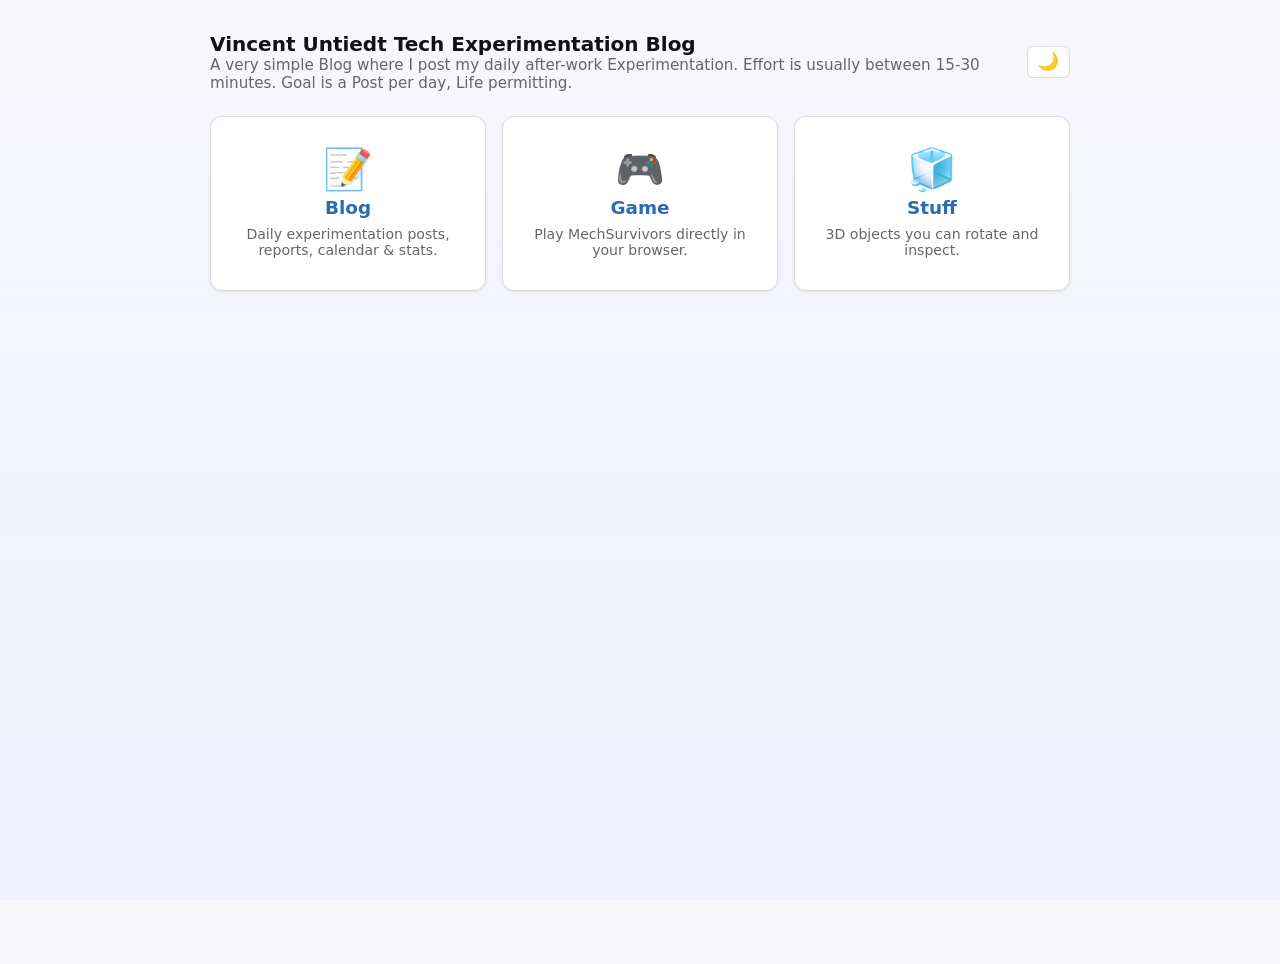
==== index.html @ 6c4f4775 "Refine ASCII editor interactions" ====
<!DOCTYPE html>
<html lang="en">
    <head>
        <meta charset="UTF-8" />
        <meta name="viewport" content="width=device-width, initial-scale=1.0" />
        <title>Vincent Untiedt Tech Experimentation Blog</title>
        <link rel="stylesheet" href="https://unpkg.com/leaflet@1.9.4/dist/leaflet.css" />
        <script src="https://unpkg.com/leaflet@1.9.4/dist/leaflet.js"></script>
        <script>
            /* Apply theme ASAP to avoid flash */
            (function(){
                const saved = localStorage.getItem('theme');
                if(saved === 'dark' || saved === 'light'){
                    document.documentElement.setAttribute('data-theme', saved);
                }
            })();
        </script>
        <style>
            /* ---- Light theme (default) ---- */
            :root,
            [data-theme="light"]{
                --bg: #f7f7fb;
                --bg-end: #eef2ff;
                --card: #ffffff;
                --accent: #2b6cb0;
                --muted: #666;
                --text: #111;
                --text-secondary: #222;
                --border: #ddd;
                --input-bg: #fff;
                --code-bg: #e8e8e8;
            }
            /* ---- Dark theme ---- */
            [data-theme="dark"]{
                --bg: #181a20;
                --bg-end: #1e2028;
                --card: #23252e;
                --accent: #5b9bf5;
                --muted: #9ca3af;
                --text: #e4e4e7;
                --text-secondary: #d1d5db;
                --border: #3a3d47;
                --input-bg: #23252e;
                --code-bg: #2d2f39;
            }
            /* OS preference when no manual choice */
            @media (prefers-color-scheme: dark){
                :root:not([data-theme]){
                    --bg: #181a20;
                    --bg-end: #1e2028;
                    --card: #23252e;
                    --accent: #5b9bf5;
                    --muted: #9ca3af;
                    --text: #e4e4e7;
                    --text-secondary: #d1d5db;
                    --border: #3a3d47;
                    --input-bg: #23252e;
                    --code-bg: #2d2f39;
                }
            }
            html,body{height:100%;}
            body {
                margin: 0;
                font-family: system-ui, -apple-system, 'Segoe UI', Roboto, 'Helvetica Neue', Arial;
                background: linear-gradient(180deg,var(--bg),var(--bg-end));
                color: var(--text);
                padding: 2rem;
                transition: background .3s, color .3s;
            }
            .site {
                max-width: 860px;
                margin: 0 auto;
            }
            header {
                display:flex;
                align-items:center;
                justify-content:space-between;
                gap:1rem;
                margin-bottom:1rem;
            }
            h1 {font-size:1.25rem;margin:0}
            .subtitle{color:var(--muted);font-size:0.95rem}

            .controls{display:flex;gap:.5rem;align-items:center;flex-wrap:wrap}
            .search{padding:.5rem .75rem;border-radius:6px;border:1px solid var(--border);background:var(--input-bg);color:var(--text)}
            .select{padding:.5rem .5rem;border-radius:6px;border:1px solid var(--border);background:var(--input-bg);color:var(--text)}

            .posts{display:flex;flex-direction:column;gap:.75rem}
            details.post{
                background:var(--card);
                border-radius:8px;
                padding:0.5rem 0.75rem;
                box-shadow:0 1px 3px rgba(0,0,0,0.08);
                overflow:hidden;
                transition: background .3s;
            }
            summary.post-header{
                list-style:none;cursor:pointer;display:flex;align-items:center;gap:.75rem;padding:.25rem 0;
                font-weight:600;color:var(--accent);
            }
            summary.post-header::-webkit-details-marker{display:none}
            .post-header-main{
                display:inline-flex;align-items:center;gap:.5rem;flex-wrap:wrap;
                min-width:0;
            }
            .copy-link-btn{
                margin-left:auto;
                background:var(--input-bg);
                border:1px solid var(--border);
                border-radius:6px;
                padding:.25rem .55rem;
                font-size:.78rem;
                font-weight:600;
                color:var(--text);
                cursor:pointer;
                transition:border-color .2s, background .2s;
                white-space:nowrap;
            }
            .copy-link-btn:hover{border-color:var(--accent)}

            .meta{color:var(--muted);font-weight:400;font-size:.9rem}
            .post-content{padding:.5rem 0 0 .25rem;color:var(--text-secondary);white-space:pre-wrap;font-family: "Segoe UI", Roboto, Arial, sans-serif}
            .post-content img{max-width:100%;height:auto;border-radius:6px;margin:.5rem 0;display:block}
            .post-content img.gif{border:2px solid var(--accent);border-radius:8px}
            .post-content a{color:var(--accent);text-decoration:underline;word-break:break-all}
            .post-content a:hover{opacity:.8}

            .empty{padding:2rem;text-align:center;color:var(--muted);background:transparent}
            a.fresh{font-size:.85rem;color:var(--accent);text-decoration:none}

            code{background:var(--code-bg);padding:.1em .35em;border-radius:4px;font-size:.9em}

            .theme-toggle{
                background:var(--input-bg);border:1px solid var(--border);border-radius:6px;
                padding:.4rem .6rem;cursor:pointer;font-size:1.1rem;line-height:1;
                color:var(--text);transition:background .3s,border-color .3s;
                display:flex;align-items:center;justify-content:center;
            }
            .theme-toggle:hover{border-color:var(--accent)}
            .home-btn{
                background:var(--input-bg);border:1px solid var(--border);border-radius:6px;
                padding:.45rem .8rem;cursor:pointer;font-size:.9rem;line-height:1;
                color:var(--text);transition:background .2s,border-color .2s;
            }
            .home-btn:hover{border-color:var(--accent)}

            .single-post-mode .tabs{display:none}
            .single-post-mode #search,
            .single-post-mode #sort{display:none}
            .single-post-mode #reports-panel,
            .single-post-mode #calendar-panel,
            .single-post-mode #stats-panel,
            .single-post-mode #home-panel,
            .single-post-mode #stuff-panel,
            .single-post-mode #game-panel,
            .single-post-mode #demo-panel{display:none !important}
            .single-post-mode #posts-panel{display:block}

            /* ---- Homepage ---- */
            .home-mode .tabs{display:none}
            .home-mode #search,
            .home-mode #sort{display:none}
            .home-grid{
                display:grid;grid-template-columns:repeat(auto-fit,minmax(220px,1fr));
                gap:1rem;margin-top:1.5rem;
            }
            .area-card{
                display:flex;flex-direction:column;align-items:center;gap:.5rem;
                background:var(--card);border:1px solid var(--border);border-radius:12px;
                padding:2rem 1.25rem;cursor:pointer;text-align:center;
                color:var(--text);font-family:inherit;
                box-shadow:0 1px 3px rgba(0,0,0,0.08);
                transition:transform .15s,border-color .2s,box-shadow .2s;
            }
            .area-card:hover{
                transform:translateY(-3px);border-color:var(--accent);
                box-shadow:0 4px 12px rgba(0,0,0,0.12);
            }
            .area-icon{font-size:2.5rem;line-height:1}
            .area-title{font-size:1.15rem;font-weight:700;color:var(--accent)}
            .area-desc{font-size:.88rem;color:var(--muted)}

            /* ---- Stuff (3D objects) ---- */
            .stuff-grid{
                display:grid;grid-template-columns:repeat(auto-fit,minmax(280px,1fr));
                gap:1rem;
            }
            .stuff-card{
                background:var(--card);border-radius:8px;padding:.75rem;
                box-shadow:0 1px 3px rgba(0,0,0,0.08);
            }
            .stuff-card model-viewer{
                width:100%;height:320px;border-radius:6px;
                background:linear-gradient(180deg,var(--bg),var(--bg-end));
            }
            .stuff-name{
                margin-top:.5rem;font-weight:600;color:var(--accent);text-align:center;
            }
            .stuff-hint{color:var(--muted);font-size:.85rem;margin:0 0 .75rem}

            /* ---- Tabs ---- */
            .tabs{
                display:flex;gap:0;margin-bottom:1rem;
            }
            .tab-btn{
                flex:1;padding:.6rem 1rem;border:1px solid var(--border);background:var(--input-bg);
                color:var(--muted);font-weight:600;font-size:.95rem;cursor:pointer;
                transition:background .2s,color .2s,border-color .2s;
            }
            .tab-btn:first-child{border-radius:8px 0 0 8px}
            .tab-btn:last-child{border-radius:0 8px 8px 0}
            .tab-btn.active{background:var(--accent);color:#fff;border-color:var(--accent)}
            .tab-panel{display:none}
            .tab-panel.active{display:block}

            /* ---- Calendar ---- */
            .cal-nav{
                display:flex;align-items:center;justify-content:space-between;
                margin-bottom:.75rem;
            }
            .cal-nav button{
                background:var(--input-bg);border:1px solid var(--border);border-radius:6px;
                padding:.35rem .7rem;cursor:pointer;font-size:1rem;color:var(--text);
                transition:border-color .2s;
            }
            .cal-nav button:hover{border-color:var(--accent)}
            .cal-month-label{font-weight:700;font-size:1.05rem}
            .cal-grid{
                display:grid;grid-template-columns:repeat(7,1fr);gap:4px;
            }
            .cal-day-name{
                text-align:center;font-size:.8rem;font-weight:600;color:var(--muted);padding:.25rem 0;
            }
            .cal-cell{
                aspect-ratio:1;display:flex;align-items:center;justify-content:center;
                border-radius:6px;font-size:.85rem;color:var(--text);position:relative;
            }
            .cal-cell.empty{visibility:hidden}
            .cal-cell.has-post{
                background:#22c55e;color:#fff;font-weight:700;cursor:pointer;
                box-shadow:0 1px 4px rgba(34,197,94,.35);
            }
            .cal-cell.has-post:hover{background:#16a34a}
            .cal-cell.has-report{
                background:var(--accent);color:#fff;font-weight:700;cursor:pointer;
                box-shadow:0 1px 4px rgba(43,108,176,.35);
            }
            .cal-cell.has-report:hover{background:#1d5a9e}
            .cal-cell.has-post.has-report{
                background:linear-gradient(135deg,#22c55e 50%,var(--accent) 50%);
                box-shadow:0 1px 4px rgba(34,197,94,.25),0 1px 4px rgba(43,108,176,.25);
            }
            .cal-cell.has-post.has-report:hover{
                background:linear-gradient(135deg,#16a34a 50%,#1d5a9e 50%);
            }
            .cal-cell.today{outline:2px solid var(--accent);outline-offset:-2px;border-radius:6px}
            .cal-tooltip{
                display:none;position:absolute;bottom:calc(100% + 6px);left:50%;transform:translateX(-50%);
                background:var(--card);border:1px solid var(--border);border-radius:6px;
                padding:.35rem .6rem;font-size:.78rem;white-space:nowrap;z-index:10;
                box-shadow:0 2px 8px rgba(0,0,0,.15);color:var(--text);
            }
            .cal-cell.has-post:hover .cal-tooltip{display:block}

            /* ---- Stats panel ---- */
            .stats-controls{
                display:flex;gap:.75rem;align-items:center;flex-wrap:wrap;
                margin-bottom:1rem;
            }
            .stats-controls label{
                font-weight:600;font-size:.9rem;color:var(--muted);
            }
            .stats-controls select{
                padding:.45rem .6rem;border-radius:6px;border:1px solid var(--border);
                background:var(--input-bg);color:var(--text);font-size:.9rem;
            }
            .stats-empty{
                padding:2rem;text-align:center;color:var(--muted);font-size:.95rem;
            }
            .chart-container{
                background:var(--card);border-radius:8px;padding:1rem;
                box-shadow:0 1px 3px rgba(0,0,0,0.08);
                position:relative;height:350px;
            }
            .stats-summary{
                display:flex;gap:1rem;flex-wrap:wrap;margin-top:1rem;
            }
            .stat-card{
                flex:1;min-width:140px;background:var(--card);border-radius:8px;
                padding:.75rem 1rem;box-shadow:0 1px 3px rgba(0,0,0,0.08);
                text-align:center;
            }
            .stat-card .stat-value{
                font-size:1.4rem;font-weight:700;color:var(--accent);
            }
            .stat-card .stat-label{
                font-size:.8rem;color:var(--muted);margin-top:.2rem;
            }

            /* ---- Demo panel ---- */
            .demo-grid{
                display:grid;grid-template-columns:repeat(auto-fill,minmax(320px,1fr));gap:1rem;
            }
            .demo-card{
                background:var(--card);border-radius:8px;padding:1.25rem;
                box-shadow:0 1px 3px rgba(0,0,0,0.08);transition:background .3s;
            }
            .demo-card h3{
                margin:0 0 .5rem;font-size:1rem;color:var(--accent);
            }
            .demo-card p.demo-desc{
                font-size:.85rem;color:var(--muted);margin:0 0 1rem;
            }

            /* Star rating widget */
            .star-widget{
                display:flex;flex-direction:column;align-items:center;gap:.75rem;
            }
            .star-display{
                display:flex;gap:4px;font-size:2.2rem;user-select:none;
            }
            .star-unit{
                position:relative;display:inline-block;color:var(--border);
            }
            .star-unit .star-fill{
                position:absolute;top:0;left:0;overflow:hidden;color:#f59e0b;white-space:nowrap;
            }
            .star-controls{
                display:flex;align-items:center;gap:.75rem;
            }
            .star-controls button{
                background:var(--input-bg);border:1px solid var(--border);border-radius:6px;
                padding:.45rem .9rem;cursor:pointer;font-size:1rem;color:var(--text);
                transition:border-color .2s,background .2s;
                user-select:none;
            }
            .star-controls button:hover{border-color:var(--accent)}
            .star-controls button:active{background:var(--accent);color:#fff}
            .star-value{
                font-weight:700;font-size:1rem;min-width:3.5em;text-align:center;
                color:var(--text);font-variant-numeric:tabular-nums;
            }
            @keyframes starBounce{
                0%  {transform:scale(1)}
                15% {transform:scale(1.25)}
                30% {transform:scale(0.9)}
                45% {transform:scale(1.15)}
                60% {transform:scale(0.95)}
                75% {transform:scale(1.05)}
                100%{transform:scale(1)}
            }
            .star-display.bounce{
                animation:starBounce .6s ease;
            }

            /* Game tab embed */
            .game-embed{
                background:var(--card);
                border-radius:8px;
                box-shadow:0 1px 3px rgba(0,0,0,0.08);
                overflow:hidden;
            }
            .game-launcher{
                display:flex;flex-direction:column;align-items:center;justify-content:center;
                gap:.75rem;text-align:center;padding:3rem 1.5rem;
            }
            .game-launcher h2{margin:0;color:var(--accent)}
            .game-launcher p{margin:0;color:var(--text-secondary);max-width:34rem}
            .game-hint{color:var(--muted);font-size:.85rem}
            .game-play-btn{
                padding:.75rem 2rem;border-radius:8px;border:1px solid var(--accent);
                background:var(--accent);color:#fff;font-size:1.1rem;font-weight:700;
                cursor:pointer;transition:filter .2s;
            }
            .game-play-btn:hover{filter:brightness(1.15)}
            .game-toolbar{
                display:flex;justify-content:flex-end;gap:.5rem;padding:.4rem .6rem;
                border-bottom:1px solid var(--border);
            }
            .game-toolbar button{
                background:var(--input-bg);border:1px solid var(--border);border-radius:6px;
                padding:.25rem .6rem;font-size:.8rem;font-weight:600;color:var(--text);cursor:pointer;
            }
            .game-toolbar button:hover{border-color:var(--accent)}
            .game-embed iframe{
                display:block;width:100%;aspect-ratio:16/9;border:0;background:#000;
            }

            /* Inline demo embed in posts */
            .inline-demo{
                margin:.75rem 0;padding:1rem;background:var(--card);
                border:1px solid var(--border);border-radius:8px;
                box-shadow:0 1px 3px rgba(0,0,0,0.06);
            }
            .inline-demo-label{
                font-size:.75rem;color:var(--muted);margin-bottom:.5rem;
                display:flex;align-items:center;gap:.35rem;
            }

            /* ---- PGP demo ---- */
            .pgp-widget{ display:flex;flex-direction:column;gap:.85rem; }
            .pgp-intro{ font-size:.9rem;color:var(--muted);line-height:1.5; }
            .pgp-compose{ display:flex;flex-direction:column;gap:.35rem; }
            .pgp-compose label{ font-size:.8rem;font-weight:600;color:var(--muted); }
            .pgp-msg{
                width:100%;box-sizing:border-box;resize:vertical;padding:.5rem .6rem;
                border:1px solid var(--border);border-radius:8px;background:var(--bg);
                color:var(--text);font:inherit;
            }
            .pgp-msg:disabled{ opacity:.7; }
            .pgp-controls{ display:flex;gap:.5rem;flex-wrap:wrap; }
            .pgp-btn{
                padding:.5rem .9rem;border:1px solid var(--border);border-radius:8px;
                background:var(--accent);color:#fff;font-weight:600;cursor:pointer;font-size:.85rem;
            }
            .pgp-btn:disabled{ opacity:.45;cursor:not-allowed; }
            .pgp-btn.pgp-auto,.pgp-btn.pgp-reset{ background:var(--card);color:var(--text); }
            .pgp-steps{ display:flex;flex-direction:column;gap:.6rem; }
            .pgp-step{
                border:1px solid var(--border);border-radius:10px;padding:.7rem .8rem;
                background:var(--card);transition:opacity .25s,border-color .25s,box-shadow .25s;
            }
            .pgp-step.pgp-pending{ opacity:.4; }
            .pgp-step.pgp-active{ border-color:var(--accent);box-shadow:0 2px 10px rgba(0,0,0,0.12); }
            .pgp-step-head{ display:flex;align-items:center;gap:.5rem;flex-wrap:wrap; }
            .pgp-step-icon{ font-size:1.1rem; }
            .pgp-step-title{ font-weight:700;font-size:.92rem; }
            .pgp-step-who{
                margin-left:auto;font-size:.7rem;font-weight:700;padding:.1rem .45rem;
                border-radius:999px;text-transform:uppercase;letter-spacing:.04em;
            }
            .pgp-who-alice{ background:rgba(236,64,122,.15);color:#ec407a; }
            .pgp-who-bob{ background:rgba(66,165,245,.15);color:#42a5f5; }
            .pgp-who-wire{ background:rgba(158,158,158,.18);color:#9e9e9e; }
            .pgp-step-desc{ font-size:.82rem;color:var(--muted);margin:.4rem 0 .1rem;line-height:1.45; }
            .pgp-step-data{ display:flex;flex-direction:column;gap:.4rem;margin-top:.5rem; }
            .pgp-field{ display:flex;flex-direction:column;gap:.15rem; }
            .pgp-field-label{
                font-size:.7rem;font-weight:600;color:var(--muted);
                text-transform:uppercase;letter-spacing:.03em;
            }
            .pgp-code{
                font-family:ui-monospace,Menlo,Consolas,monospace;font-size:.78rem;
                background:var(--bg);border:1px solid var(--border);border-radius:6px;
                padding:.4rem .5rem;word-break:break-all;white-space:pre-wrap;
            }
            .pgp-code.pgp-secret{ color:#e53935; }
            .pgp-code.pgp-wire{ color:#9e9e9e; }
            .pgp-code.pgp-result{ color:#2e7d32;border-color:#2e7d32;font-weight:600; }
            .pgp-match{ font-size:.8rem;color:#2e7d32;font-weight:600; }
            .pgp-err{ color:#e53935;font-size:.82rem; }

            /* ---- ASCII visual editor demo ---- */
            .ascii-editor-widget{display:flex;flex-direction:column;gap:.75rem}
            .ascii-editor-controls,.ascii-editor-actions{
                display:flex;align-items:center;gap:.45rem;flex-wrap:wrap;
            }
            .ascii-editor-controls label{font-size:.8rem;font-weight:600;color:var(--muted)}
            .ascii-editor-palette{display:flex;gap:.3rem;flex-wrap:wrap}
            .ascii-editor-btn,.ascii-editor-char{
                min-width:2rem;padding:.4rem .6rem;border:1px solid var(--border);
                border-radius:6px;background:var(--input-bg);color:var(--text);
                font-weight:700;cursor:pointer;
            }
            .ascii-editor-btn:hover,.ascii-editor-char:hover,
            .ascii-editor-btn.active,.ascii-editor-char.active{border-color:var(--accent)}
            .ascii-editor-btn.active,.ascii-editor-char.active{
                background:var(--accent);color:#fff;
            }
            .ascii-editor-custom{
                width:2.2rem;padding:.4rem;border:1px solid var(--border);
                border-radius:6px;background:var(--input-bg);color:var(--text);
                text-align:center;font:700 1rem ui-monospace,Menlo,Consolas,monospace;
            }
            .ascii-editor-grid-wrap{overflow-x:auto;padding-bottom:.2rem}
            .ascii-editor-grid{
                display:grid;grid-template-columns:repeat(16,1fr);gap:2px;
                min-width:480px;touch-action:none;user-select:none;
            }
            .ascii-editor-cell{
                aspect-ratio:1;border:1px solid var(--border);border-radius:3px;
                background:var(--input-bg);color:var(--text);cursor:crosshair;
                padding:0;font:700 1rem ui-monospace,Menlo,Consolas,monospace;
            }
            .ascii-editor-cell:hover,.ascii-editor-cell:focus-visible{
                border-color:var(--accent);outline:none;
            }
            .ascii-editor-output{
                width:100%;box-sizing:border-box;min-height:9rem;resize:vertical;
                padding:.65rem;border:1px solid var(--border);border-radius:8px;
                background:var(--code-bg);color:var(--text);
                font: .9rem/1.2 ui-monospace,Menlo,Consolas,monospace;
                white-space:pre;overflow:auto;
            }
            .ascii-editor-copy{background:var(--accent);color:#fff;border-color:var(--accent)}

            /* ---- RunTarget demo ---- */
            .runtarget-widget{
                display:flex;flex-direction:column;gap:.75rem;
            }
            .runtarget-inputs{
                display:flex;gap:.75rem;align-items:center;flex-wrap:wrap;
            }
            .runtarget-inputs label{
                font-size:.85rem;font-weight:600;color:var(--muted);
            }
            .runtarget-inputs input[type=number]{
                width:80px;padding:.4rem .5rem;border-radius:6px;
                border:1px solid var(--border);background:var(--input-bg);
                color:var(--text);font-size:.9rem;
            }
            .runtarget-btn{
                padding:.5rem 1.1rem;border-radius:6px;border:1px solid var(--border);
                background:var(--accent);color:#fff;font-weight:600;cursor:pointer;
                font-size:.9rem;transition:opacity .2s;
            }
            .runtarget-btn:hover{opacity:.85}
            .runtarget-btn:disabled{opacity:.5;cursor:not-allowed}
            .runtarget-info{
                font-size:.85rem;color:var(--muted);min-height:1.2em;
            }
            .runtarget-map{
                width:100%;height:350px;border-radius:8px;
                border:1px solid var(--border);z-index:0;
            }

            /* ---- Element Extractor demo ---- */
            .extractor-widget{
                display:flex;flex-direction:column;gap:.75rem;
            }
            .extractor-inputs{
                display:flex;gap:.75rem;align-items:center;flex-wrap:wrap;
            }
            .extractor-inputs label{
                font-size:.85rem;font-weight:600;color:var(--muted);
            }
            .extractor-inputs input[type=text]{
                flex:1;min-width:140px;padding:.4rem .5rem;border-radius:6px;
                border:1px solid var(--border);background:var(--input-bg);
                color:var(--text);font-size:.9rem;
            }
            .extractor-btn{
                padding:.5rem 1.1rem;border-radius:6px;border:1px solid var(--border);
                background:var(--accent);color:#fff;font-weight:600;cursor:pointer;
                font-size:.9rem;transition:opacity .2s;
            }
            .extractor-btn:hover{opacity:.85}
            .extractor-btn:disabled{opacity:.5;cursor:not-allowed}
            .extractor-info{
                font-size:.85rem;color:var(--muted);min-height:1.2em;
            }
            .extractor-output iframe{
                width:100%;min-height:300px;border:1px solid var(--border);
                border-radius:8px;background:#fff;
            }

            /* ---- Tag badges ---- */
            .tag-badge{
                display:inline-flex;align-items:center;gap:.25rem;
                font-size:.72rem;font-weight:600;padding:.15rem .5rem;
                border-radius:999px;line-height:1.3;white-space:nowrap;
                vertical-align:middle;
            }
            .tags-row{
                display:inline-flex;gap:.35rem;flex-wrap:wrap;margin-left:.5rem;
            }
            /* ---- Tag bar chart ---- */
            .tag-chart-container{
                background:var(--card);border-radius:8px;padding:1rem;
                box-shadow:0 1px 3px rgba(0,0,0,0.08);
                margin-top:1rem;position:relative;height:300px;
            }

            @media (max-width:520px){
                body{padding:1rem}
            }

            /* ---- Color Mixer demo ---- */
            .color-mixer-widget{
                display:flex;flex-direction:column;align-items:center;gap:1rem;
            }
            .cm-palette{
                display:flex;gap:.6rem;flex-wrap:wrap;justify-content:center;
            }
            .cm-swatch-wrap{
                display:flex;flex-direction:column;align-items:center;gap:.25rem;
            }
            .cm-swatch{
                width:44px;height:44px;border-radius:50%;cursor:grab;
                border:3px solid rgba(255,255,255,0.55);
                box-shadow:0 2px 8px rgba(0,0,0,0.28);
                transition:transform .15s,box-shadow .15s;
                flex-shrink:0;
            }
            .cm-swatch:hover{transform:scale(1.18);box-shadow:0 4px 16px rgba(0,0,0,0.38)}
            .cm-swatch:active{cursor:grabbing;transform:scale(0.93)}
            .cm-swatch-label{font-size:.65rem;color:var(--muted);white-space:nowrap}
            .cm-cauldron-area{
                display:flex;flex-direction:column;align-items:center;gap:.65rem;
            }
            .cm-cauldron{display:flex;flex-direction:column;align-items:center}
            .cm-rim{
                width:160px;height:22px;background:#444;border-radius:50%;
                border:3px solid #666;z-index:1;position:relative;
                box-shadow:0 2px 6px rgba(0,0,0,0.35);
            }
            .cm-pot{
                width:140px;height:120px;background:#2a2a2a;
                border-radius:8px 8px 70px 70px / 8px 8px 65px 65px;
                overflow:hidden;border:4px solid #444;border-top:none;
                margin-top:-3px;position:relative;cursor:copy;
                box-shadow:inset 0 -8px 16px rgba(0,0,0,0.45),0 4px 14px rgba(0,0,0,0.3);
                transition:border-color .2s,box-shadow .2s;
            }
            .cm-pot.cm-drag-over{
                border-color:var(--accent);
                box-shadow:inset 0 -8px 16px rgba(0,0,0,0.45),0 0 0 3px var(--accent),0 4px 14px rgba(0,0,0,0.3);
            }
            .cm-fill{
                position:absolute;bottom:0;left:0;right:0;height:72%;
                transition:background-color 0.7s ease;
                border-radius:0 0 66px 66px / 0 0 60px 60px;
            }
            .cm-drop-hint{
                position:absolute;top:50%;left:50%;transform:translate(-50%,-50%);
                font-size:.72rem;color:rgba(255,255,255,0.5);pointer-events:none;white-space:nowrap;
            }
            @keyframes cmBubbleRise{
                0%{transform:translateY(0) scale(1);opacity:.75}
                100%{transform:translateY(-28px) scale(0.4);opacity:0}
            }
            .cm-bubble{
                position:absolute;border-radius:50%;
                background:rgba(255,255,255,0.35);pointer-events:none;
                animation:cmBubbleRise 0.9s ease-in forwards;
            }
            .cm-hex-display{
                display:flex;align-items:center;gap:.5rem;
                padding:.5rem .9rem;background:var(--card);
                border:1px solid var(--border);border-radius:8px;
                box-shadow:0 1px 3px rgba(0,0,0,0.08);
            }
            .cm-hex-swatch{
                width:26px;height:26px;border-radius:4px;
                border:1px solid var(--border);flex-shrink:0;
            }
            .cm-hex-code{
                font-family:monospace;font-size:1.05rem;font-weight:700;
                color:var(--text);min-width:6em;letter-spacing:.05em;
            }
            .cm-copy-btn{
                background:var(--input-bg);border:1px solid var(--border);
                border-radius:6px;padding:.3rem .65rem;cursor:pointer;
                font-size:.8rem;color:var(--text);transition:border-color .2s,background .2s;
            }
            .cm-copy-btn:hover{border-color:var(--accent)}
            .cm-ingredients{
                display:flex;flex-wrap:wrap;gap:.3rem;justify-content:center;
                min-height:1.5rem;max-width:300px;
            }
            .cm-ingredient-dot{
                width:16px;height:16px;border-radius:50%;
                border:2px solid rgba(255,255,255,0.4);
                box-shadow:0 1px 3px rgba(0,0,0,0.22);
            }
            .cm-actions{display:flex;gap:.5rem;align-items:center}
            .cm-reset-btn,.cm-undo-btn{
                padding:.4rem .9rem;border-radius:6px;border:1px solid var(--border);
                background:var(--input-bg);color:var(--text);font-weight:600;
                cursor:pointer;font-size:.85rem;
                transition:border-color .2s,background .2s,color .2s;
            }
            .cm-reset-btn:hover:not(:disabled){border-color:#e53e3e;background:#e53e3e;color:#fff}
            .cm-undo-btn:hover:not(:disabled){border-color:var(--accent);background:var(--accent);color:#fff}
            .cm-reset-btn:disabled,.cm-undo-btn:disabled{opacity:.45;cursor:default}

            /* ---- Language Wheel demo ---- */
            .lang-wheel-widget{
                display:flex;flex-direction:column;align-items:center;gap:.85rem;
            }
            .lang-wheel-wrap{
                position:relative;display:inline-flex;
                align-items:flex-start;justify-content:center;
            }
            .lang-wheel-pointer{
                position:absolute;top:-4px;left:50%;
                transform:translateX(-50%);
                width:0;height:0;
                border-left:11px solid transparent;
                border-right:11px solid transparent;
                border-top:22px solid #e53e3e;
                filter:drop-shadow(0 2px 3px rgba(0,0,0,.35));
                z-index:2;
            }
            .lang-wheel-canvas{
                display:block;max-width:100%;
                border-radius:50%;
                box-shadow:0 4px 24px rgba(0,0,0,.22);
            }
            .lang-wheel-btn{
                padding:.55rem 2.2rem;border-radius:8px;border:none;
                background:var(--accent);color:#fff;font-weight:700;
                font-size:1.05rem;cursor:pointer;
                transition:opacity .15s,transform .1s;
            }
            .lang-wheel-btn:hover:not(:disabled){opacity:.85;transform:scale(1.04)}
            .lang-wheel-btn:active:not(:disabled){transform:scale(0.97)}
            .lang-wheel-btn:disabled{opacity:.5;cursor:not-allowed}
            .lang-wheel-result{
                font-size:1.15rem;color:var(--text);
                min-height:1.6em;text-align:center;font-weight:600;
            }

            /* ---- Rock Paper Scissors Helper demo ---- */
            .rps-widget{
                display:flex;flex-direction:column;align-items:center;gap:.85rem;
            }
            .rps-title{
                font-size:1rem;font-weight:700;color:var(--accent);text-align:center;
            }
            .rps-subtitle{
                font-size:.85rem;color:var(--muted);text-align:center;
            }
            .rps-start{
                padding:.55rem 1.1rem;border-radius:8px;border:none;
                background:var(--accent);color:#fff;font-weight:700;cursor:pointer;
                font-size:.95rem;transition:opacity .15s,transform .1s;
            }
            .rps-start:hover{opacity:.85;transform:scale(1.03)}
            .rps-start:active{transform:scale(0.98)}
            .rps-choices{
                display:flex;gap:.55rem;flex-wrap:wrap;justify-content:center;
            }
            .rps-choice{
                min-width:86px;padding:.55rem .7rem;border-radius:8px;border:1px solid var(--border);
                background:var(--input-bg);color:var(--text);font-weight:700;cursor:pointer;
                font-size:.9rem;transition:border-color .15s,background .15s,color .15s;
            }
            .rps-choice:hover{border-color:var(--accent)}
            .rps-choice:disabled{opacity:.55;cursor:not-allowed}
            .rps-status{
                font-size:.92rem;font-weight:600;color:var(--text);text-align:center;
                min-height:1.3em;
            }
            .rps-result{
                width:100%;padding:.75rem .9rem;border-radius:8px;
                border:1px solid var(--border);background:var(--input-bg);
                font-size:.9rem;color:var(--text-secondary);text-align:center;
            }
            .rps-reset{
                padding:.45rem .9rem;border-radius:6px;border:1px solid var(--border);
                background:var(--input-bg);color:var(--text);font-weight:600;cursor:pointer;
                font-size:.85rem;transition:border-color .15s,background .15s,color .15s;
            }
            .rps-reset:hover{border-color:var(--accent)}

            /* ---- Prisoner's Dilemma demo ---- */
            .pd-widget{
                display:flex;flex-direction:column;gap:.85rem;
            }
            .pd-controls{
                display:grid;grid-template-columns:repeat(auto-fit,minmax(160px,1fr));
                gap:.6rem;align-items:end;
            }
            .pd-controls label{
                display:flex;flex-direction:column;gap:.3rem;
                font-size:.8rem;font-weight:600;color:var(--muted);
            }
            .pd-controls select,
            .pd-controls input[type=range]{
                width:100%;padding:.4rem .5rem;border-radius:6px;
                border:1px solid var(--border);background:var(--input-bg);
                color:var(--text);font-size:.9rem;
            }
            .pd-run-btn{
                padding:.55rem .9rem;border-radius:8px;border:none;
                background:var(--accent);color:#fff;font-weight:700;cursor:pointer;
                font-size:.9rem;transition:opacity .15s;
            }
            .pd-run-btn:hover{opacity:.86}
            .pd-meta{
                font-size:.82rem;color:var(--muted);
            }
            .pd-score{
                display:grid;grid-template-columns:repeat(2,minmax(120px,1fr));
                gap:.5rem;
            }
            .pd-score-card{
                background:var(--input-bg);border:1px solid var(--border);border-radius:8px;
                padding:.55rem .7rem;
            }
            .pd-score-card strong{
                display:block;font-size:.75rem;color:var(--muted);margin-bottom:.15rem;
            }
            .pd-score-card span{
                font-size:1rem;font-weight:700;color:var(--text);
            }
            .pd-timeline{
                display:grid;grid-template-columns:repeat(50,minmax(8px,1fr));
                gap:2px;background:var(--border);padding:2px;border-radius:8px;
                overflow-x:auto;
            }
            .pd-turn{
                display:grid;grid-template-rows:1fr 1fr;gap:2px;
                min-width:10px;
            }
            .pd-cell{
                height:12px;border-radius:2px;
            }
            .pd-c{background:#22c55e}
            .pd-d{background:#ef4444}
            .pd-rows{
                max-height:220px;overflow:auto;border:1px solid var(--border);
                border-radius:8px;background:var(--input-bg);
            }
            .pd-table{
                width:100%;border-collapse:collapse;font-size:.78rem;
            }
            .pd-table th,
            .pd-table td{
                padding:.35rem .4rem;border-bottom:1px solid var(--border);text-align:left;
                font-variant-numeric:tabular-nums;
            }
            .pd-table th{position:sticky;top:0;background:var(--card);z-index:1}

            /* ---- REM White Noise M4A demo ---- */
            .remmix-widget{
                display:flex;flex-direction:column;gap:.85rem;
            }
            .remmix-grid{
                display:grid;grid-template-columns:repeat(auto-fit,minmax(150px,1fr));
                gap:.55rem;
            }
            .remmix-field{
                display:flex;flex-direction:column;gap:.25rem;
                font-size:.78rem;font-weight:600;color:var(--muted);
            }
            .remmix-field input,
            .remmix-field select{
                width:100%;padding:.42rem .5rem;border-radius:6px;
                border:1px solid var(--border);background:var(--input-bg);
                color:var(--text);font-size:.9rem;
            }
            .remmix-drop{
                display:flex;align-items:center;justify-content:center;
                min-height:74px;border:2px dashed var(--accent);border-radius:8px;
                padding:.8rem;text-align:center;background:var(--input-bg);
                color:var(--muted);cursor:pointer;
            }
            .remmix-drop strong{color:var(--text)}
            .remmix-estimate{
                padding:.55rem .7rem;border:1px solid var(--border);border-radius:8px;
                background:var(--input-bg);font-size:.84rem;color:var(--text-secondary);
            }
            .remmix-actions{display:flex;gap:.55rem;align-items:center;flex-wrap:wrap}
            .remmix-build,
            .remmix-download{
                padding:.52rem .95rem;border-radius:7px;border:1px solid var(--border);
                font-weight:700;cursor:pointer;font-size:.86rem;
            }
            .remmix-build{background:var(--accent);color:#fff;border-color:var(--accent)}
            .remmix-build:disabled{opacity:.5;cursor:not-allowed}
            .remmix-download{background:var(--input-bg);color:var(--text);text-decoration:none}
            .remmix-downloads{
                display:flex;flex-wrap:wrap;gap:.55rem;
            }
            .remmix-status{
                min-height:1.1em;font-size:.82rem;color:var(--muted);
            }
            .remmix-progress{
                width:100%;height:12px;appearance:none;
            }
            .remmix-progress::-webkit-progress-bar{
                background:var(--input-bg);border-radius:999px;border:1px solid var(--border);
            }
            .remmix-progress::-webkit-progress-value{
                background:linear-gradient(90deg,var(--accent),#22c55e);border-radius:999px;
            }
            .remmix-progress::-moz-progress-bar{
                background:linear-gradient(90deg,var(--accent),#22c55e);border-radius:999px;
            }
            .remmix-progress-meta{
                font-size:.78rem;color:var(--muted);display:flex;justify-content:space-between;gap:.5rem;
            }
            .remmix-preview{width:100%}

            /* ---- Reports ---- */
            .reports{display:flex;flex-direction:column;gap:.75rem}
            details.report{
                background:var(--card);
                border-radius:8px;
                padding:0.5rem 0.75rem;
                box-shadow:0 1px 3px rgba(0,0,0,0.08);
                overflow:hidden;
                transition:background .3s;
                border-left:4px solid var(--accent);
            }
            summary.report-header{
                list-style:none;cursor:pointer;display:flex;align-items:center;gap:.75rem;padding:.25rem 0;
                font-weight:600;color:var(--accent);
            }
            summary.report-header::-webkit-details-marker{display:none}
            .report-meta{
                display:flex;gap:.75rem;align-items:center;flex-wrap:wrap;
                color:var(--muted);font-size:.85rem;padding:.15rem 0;
            }
            .report-status{
                display:inline-flex;align-items:center;gap:.25rem;
                font-size:.72rem;font-weight:700;padding:.15rem .55rem;
                border-radius:999px;line-height:1.3;
            }
            .report-status.in-progress{background:#f59e0b22;color:#f59e0b;border:1px solid #f59e0b44}
            .report-status.completed{background:#22c55e22;color:#22c55e;border:1px solid #22c55e44}
            .report-days{
                display:flex;flex-direction:column;gap:.5rem;padding:.5rem 0 0 .25rem;
            }
            .report-day{
                background:var(--input-bg);border:1px solid var(--border);
                border-radius:6px;padding:.5rem .75rem;
            }
            .report-day-header{
                font-weight:600;font-size:.85rem;color:var(--accent);margin-bottom:.25rem;
            }
            .report-day-content{
                color:var(--text-secondary);white-space:pre-wrap;
                font-family:"Segoe UI",Roboto,Arial,sans-serif;font-size:.9rem;
            }
            .report-day-content img{max-width:100%;height:auto;border-radius:6px;margin:.5rem 0;display:block}
            .report-day-content a{color:var(--accent);text-decoration:underline;word-break:break-all}
            .report-day-content a:hover{opacity:.8}
            .reports-empty{padding:2rem;text-align:center;color:var(--muted);background:transparent}
        </style>
    </head>
    <body>
        <div class="site">
            <header>
                <div>
                    <h1>Vincent Untiedt Tech Experimentation Blog</h1>
                    <div class="subtitle">A very simple Blog where I post my daily after-work Experimentation. Effort is usually between 15-30 minutes. Goal is a Post per day, Life permitting.</div>
                </div>
                <div class="controls">
                    <button id="home-btn" class="home-btn" hidden>Home</button>
                    <input id="search" class="search" placeholder="Filter posts by name or text..." />
                    <select id="sort" class="select" aria-label="Sort by date">
                        <option value="date-desc">Date: Newest first</option>
                        <option value="date-asc">Date: Oldest first</option>
                    </select>
                    <button id="theme-toggle" class="theme-toggle" aria-label="Toggle theme" title="Toggle light/dark theme">🌙</button>
                </div>
            </header>

            <div class="tabs">
                <button class="tab-btn" data-tab="home-panel">🏠 Home</button>
                <button class="tab-btn" data-tab="posts-panel">📝 Posts</button>
                <button class="tab-btn" data-tab="reports-panel">📄 Reports</button>
                <button class="tab-btn" data-tab="calendar-panel">📅 Calendar</button>
                <button class="tab-btn" data-tab="stats-panel">📊 Stats</button>
                <button class="tab-btn" data-tab="demo-panel">🧪 Demo</button>
                <button class="tab-btn" data-tab="game-panel">🎮 Game</button>
                <button class="tab-btn" data-tab="stuff-panel">🧊 Stuff</button>
            </div>

            <main>
                <div id="home-panel" class="tab-panel active">
                    <div class="home-grid">
                        <button class="area-card" data-tab="posts-panel">
                            <span class="area-icon">📝</span>
                            <span class="area-title">Blog</span>
                            <span class="area-desc">Daily experimentation posts, reports, calendar &amp; stats.</span>
                        </button>
                        <button class="area-card" data-tab="game-panel">
                            <span class="area-icon">🎮</span>
                            <span class="area-title">Game</span>
                            <span class="area-desc">Play MechSurvivors directly in your browser.</span>
                        </button>
                        <button class="area-card" data-tab="stuff-panel">
                            <span class="area-icon">🧊</span>
                            <span class="area-title">Stuff</span>
                            <span class="area-desc">3D objects you can rotate and inspect.</span>
                        </button>
                    </div>
                </div>
                <div id="posts-panel" class="tab-panel">
                    <div id="posts" class="posts" aria-live="polite">
                        <div class="empty">Loading posts...</div>
                    </div>
                </div>
                <div id="reports-panel" class="tab-panel">
                    <div id="reports" class="reports" aria-live="polite">
                        <div class="reports-empty">Loading reports...</div>
                    </div>
                </div>
                <div id="calendar-panel" class="tab-panel">
                    <div class="cal-nav">
                        <button id="cal-prev" aria-label="Previous month">◀</button>
                        <span class="cal-month-label" id="cal-month-label"></span>
                        <button id="cal-next" aria-label="Next month">▶</button>
                    </div>
                    <div class="cal-grid" id="cal-grid"></div>
                </div>
                <div id="stats-panel" class="tab-panel">
                    <div class="stats-controls">
                        <label for="metric-select">Metric:</label>
                        <select id="metric-select" class="select" aria-label="Select metric"></select>
                    </div>
                    <div class="chart-container">
                        <canvas id="stats-chart"></canvas>
                    </div>
                    <div class="stats-summary" id="stats-summary"></div>
                    <div class="tag-chart-container" id="tag-chart-container">
                        <canvas id="tag-chart"></canvas>
                    </div>
                </div>
                <div id="demo-panel" class="tab-panel">
                    <div class="demo-grid" id="demo-grid"></div>
                </div>
                <div id="game-panel" class="tab-panel">
                    <div class="game-embed" id="game-embed">
                        <div class="game-launcher" id="game-launcher">
                            <h2>MechSurvivors</h2>
                            <p>A top-down survivors-like where you pilot a customizable mech. Runs directly in your browser (Godot 4, ~37 MB download on first start).</p>
                            <button class="game-play-btn" id="game-play-btn">▶ Play Game</button>
                            <p class="game-hint">Controls: WASD to move, mouse to aim &amp; fire.</p>
                        </div>
                    </div>
                </div>
                <div id="stuff-panel" class="tab-panel">
                    <p class="stuff-hint">Drag to rotate, scroll to zoom.</p>
                    <div id="stuff-grid" class="stuff-grid" aria-live="polite">
                        <div class="empty">Loading 3D objects...</div>
                    </div>
                </div>
            </main>
        </div>

        <script src="https://cdn.jsdelivr.net/npm/chart.js@4"></script>
        <script type="module" src="https://cdn.jsdelivr.net/npm/@google/model-viewer@4.1.0/dist/model-viewer.min.js"></script>
        <script>
            // Contract:
            // - Fetch posts/list.json (array of filenames relative to posts/)
            // - For each filename, fetch 'posts/' + filename and render a <details>
            // - The summary header shows the filename; the body contains the file text

            const postsEl = document.getElementById('posts');
            const searchEl = document.getElementById('search');
            const sortEl = document.getElementById('sort');
            const homeBtn = document.getElementById('home-btn');

            const urlParams = new URLSearchParams(window.location.search);
            const singleBlogRaw = (urlParams.get('blogname') || '').trim();
            const isSingleBlogMode = singleBlogRaw.length > 0;

            function normalizeBlogKey(value){
                return String(value || '')
                    .trim()
                    .replace(/\.txt$/i, '')
                    .toLowerCase()
                    .replace(/[\s_\-]+/g, '');
            }

            const singleBlogKey = normalizeBlogKey(singleBlogRaw);

            function matchesSingleBlogEntry(entry){
                if(!isSingleBlogMode) return true;
                const fileKey = normalizeBlogKey(entry.file);
                const titleKey = normalizeBlogKey(getDisplayTitle(entry.file, entry.title));
                return fileKey === singleBlogKey || titleKey === singleBlogKey;
            }

            if(isSingleBlogMode){
                document.body.classList.add('single-post-mode');
                homeBtn.hidden = false;
                homeBtn.addEventListener('click', () => {
                    const target = new URL(window.location.href);
                    target.searchParams.delete('blogname');
                    const query = target.searchParams.toString();
                    window.location.href = target.pathname + (query ? ('?' + query) : '') + target.hash;
                });
            }

            // ---- Tag definitions (loaded from Tags.json) ----
            let tagDefs = {};      // { TagName: { color, emoji } }
            let postTagsMap = {};  // { filename: [tagName, ...] }

            async function loadTagDefs(){
                try{
                    const r = await fetch('Tags.json', {cache:'no-store'});
                    if(r.ok) tagDefs = await r.json();
                }catch(e){ console.warn('Tags.json not loaded', e); }
            }

            // Parse §Tag§ markers from the first line and return { tags:[], cleanText }
            function extractTags(txt){
                const tagPattern = /§([^§]+)§/g;
                const lines = txt.split('\n');
                const firstLine = lines[0] || '';
                const tags = [];
                let m;
                while((m = tagPattern.exec(firstLine)) !== null){
                    tags.push(m[1]);
                }
                // If any tags were found, strip the entire tag markers from the first line
                if(tags.length){
                    lines[0] = firstLine.replace(/§[^§]+§/g, '').trim();
                    // Remove the first line entirely if it's now empty
                    if(!lines[0]) lines.shift();
                }
                return { tags, cleanText: lines.join('\n') };
            }

            function buildTagBadges(tags){
                if(!tags || !tags.length) return '';
                return tags.map(tag => {
                    const def = tagDefs[tag] || { color: '#6b7280', emoji: '🏷️' };
                    return `<span class="tag-badge" style="background:${def.color}22;color:${def.color};border:1px solid ${def.color}44">${def.emoji} ${tag}</span>`;
                }).join('');
            }

            function normalizeEntry(entry){
                if(typeof entry === 'string'){
                    return { file: entry };
                }
                if(entry && typeof entry === 'object'){
                    const file = typeof entry.file === 'string'
                        ? entry.file
                        : typeof entry.filename === 'string'
                            ? entry.filename
                            : typeof entry.name === 'string'
                                ? entry.name
                                : '';
                    return {
                        file,
                        date: typeof entry.date === 'string' ? entry.date : '',
                        title: typeof entry.title === 'string' ? entry.title : ''
                    };
                }
                return { file: '' };
            }

            function getDisplayTitle(file, title){
                if(title && title.trim()) return title.trim();
                const base = file.replace(/\.txt$/i, '');
                return base || file;
            }

            function buildSingleBlogUrl(filename){
                const url = new URL(window.location.href);
                url.search = '';
                url.searchParams.set('blogname', filename.replace(/\.txt$/i, ''));
                return url.toString();
            }

            async function copyTextToClipboard(text){
                if(navigator.clipboard && typeof navigator.clipboard.writeText === 'function'){
                    await navigator.clipboard.writeText(text);
                    return;
                }
                const area = document.createElement('textarea');
                area.value = text;
                area.setAttribute('readonly', '');
                area.style.position = 'fixed';
                area.style.left = '-9999px';
                document.body.appendChild(area);
                area.select();
                document.execCommand('copy');
                document.body.removeChild(area);
            }

            function parseDateValue(dateStr){
                if(!dateStr) return NaN;
                const t = Date.parse(dateStr);
                return Number.isNaN(t) ? NaN : t;
            }

            async function loadList(){
                try{
                    const r = await fetch('posts/list.json', {cache: 'no-store'});
                    if(!r.ok) throw new Error('Could not load posts/list.json');
                    const list = await r.json();
                    if(!Array.isArray(list) || list.length===0){
                        postsEl.innerHTML = '<div class="empty">No posts found.</div>';
                        return;
                    }
                    postsEl.innerHTML = '';
                    const entries = list.map(normalizeEntry).filter(e=>typeof e.file === 'string' && e.file.trim().length>0);
                    const filtered = entries.filter(matchesSingleBlogEntry);
                    if(isSingleBlogMode && filtered.length === 0){
                        const searched = singleBlogRaw.replace(/\.txt$/i, '');
                        postsEl.innerHTML = `<div class="empty">No post found for blogname=${searched}</div>`;
                        return;
                    }
                    const sorted = sortEntries(filtered, sortEl.value);
                    for(const entry of sorted){
                        renderPostPlaceholder(entry);
                        fetchAndFill(entry);
                    }
                }catch(err){
                    console.error(err);
                    postsEl.innerHTML = '<div class="empty">Failed to load posts.</div>';
                }
            }

            function sortEntries(entries, sortMode){
                const dir = sortMode === 'date-asc' ? 1 : -1;
                return [...entries].sort((a,b)=>{
                    const da = parseDateValue(a.date);
                    const db = parseDateValue(b.date);
                    const aHas = !Number.isNaN(da);
                    const bHas = !Number.isNaN(db);
                    if(aHas && bHas) return (da - db) * dir;
                    if(aHas && !bHas) return -1;
                    if(!aHas && bHas) return 1;
                    return a.file.localeCompare(b.file);
                });
            }

            function renderPostPlaceholder(entry){
                const filename = entry.file;
                const d = document.createElement('details');
                d.className = 'post';
                d.dataset.filename = filename;
                d.dataset.title = getDisplayTitle(filename, entry.title);
                d.dataset.date = entry.date || '';
                if(isSingleBlogMode) d.open = true;

                const s = document.createElement('summary');
                s.className = 'post-header';

                const headerMain = document.createElement('span');
                headerMain.className = 'post-header-main';
                headerMain.textContent = d.dataset.title;

                const copyBtn = document.createElement('button');
                copyBtn.type = 'button';
                copyBtn.className = 'copy-link-btn';
                copyBtn.textContent = 'Copy URL';
                copyBtn.title = 'Copy direct URL to this post';
                copyBtn.addEventListener('click', async (event) => {
                    event.preventDefault();
                    event.stopPropagation();
                    const original = copyBtn.textContent;
                    try{
                        await copyTextToClipboard(buildSingleBlogUrl(filename));
                        copyBtn.textContent = 'Copied';
                    }catch(e){
                        console.warn('Clipboard copy failed', e);
                        copyBtn.textContent = 'Failed';
                    }
                    setTimeout(() => { copyBtn.textContent = original; }, 1200);
                });

                s.appendChild(headerMain);
                s.appendChild(copyBtn);

                const meta = document.createElement('div');
                meta.className = 'meta';
                meta.textContent = 'Loading...';

                const content = document.createElement('div');
                content.className = 'post-content';
                content.textContent = '';

                d.appendChild(s);
                d.appendChild(meta);
                d.appendChild(content);
                postsEl.appendChild(d);
            }

            async function fetchAndFill(entry){
                const filename = entry.file;
                const path = 'posts/' + filename;
                try{
                    const r = await fetch(path, {cache: 'no-store'});
                    const d = postsEl.querySelector(`details[data-filename="${filename}"]`);
                    if(!r.ok){
                        d.querySelector('.meta').textContent = 'Error loading';
                        d.querySelector('.post-content').textContent = `Failed to fetch ${filename} — ${r.status}`;
                        return;
                    }
                    const txt = await r.text();
                    const { tags, cleanText } = extractTags(txt);
                    postTagsMap[filename] = tags;
                    const lines = cleanText.split('\n');
                    const firstLine = lines.find(l=>l.trim().length>0) || '';
                    const dateLabel = entry.date ? `Date: ${entry.date}` : '';
                    const preview = firstLine ? firstLine.slice(0,120) : 'Text file';
                    d.querySelector('.meta').textContent = dateLabel ? `${dateLabel} • ${preview}` : preview;
                    // Render tag badges in header
                    if(tags.length){
                        const header = d.querySelector('.post-header');
                        const headerMain = header.querySelector('.post-header-main') || header;
                        let tagsRow = header.querySelector('.tags-row');
                        if(!tagsRow){ tagsRow = document.createElement('span'); tagsRow.className = 'tags-row'; headerMain.appendChild(tagsRow); }
                        tagsRow.innerHTML = buildTagBadges(tags);
                    }
                    // Parse $imagename$ patterns and convert to <img> tags
                    const htmlContent = renderContent(cleanText);
                    d.querySelector('.post-content').innerHTML = htmlContent;
                }catch(err){
                    console.error(err);
                    const d = postsEl.querySelector(`details[data-filename="${filename}"]`);
                    if(d){
                        d.querySelector('.meta').textContent = 'Error';
                        d.querySelector('.post-content').textContent = String(err);
                    }
                }
            }

            // Convert plain text to HTML, replacing $imagename$ with <img> tags
            // and #demoname# with inline interactive demos
            function renderContent(txt){
                // Escape HTML special chars first
                const escaped = txt
                    .replace(/&/g, '&amp;')
                    .replace(/</g, '&lt;')
                    .replace(/>/g, '&gt;');
                // Replace $imagename$ with <img src="pictures/imagename">
                // Pattern: $filename.ext$ where filename can have letters, numbers, dashes, underscores
                const withImages = escaped.replace(/\$([a-zA-Z0-9_\-\.]+)\$/g, (match, imgName) => {
                    const isGif = imgName.toLowerCase().endsWith('.gif');
                    if(isGif){
                        return `<img class="gif" src="pictures/${imgName}" alt="${imgName}">`;
                    }
                    return `<img src="pictures/${imgName}" alt="${imgName}" loading="lazy">`;
                });
                // Replace #demoname# with inline demo containers
                const withDemos = withImages.replace(/#([a-zA-Z0-9_\-]+)#/g, (match, demoName) => {
                    if(!DEMOS[demoName]) return match;
                    const uid = 'inline-demo-' + demoName + '-' + Math.random().toString(36).slice(2,8);
                    // Schedule rendering after the HTML is inserted into the DOM
                    setTimeout(() => {
                        const container = document.getElementById(uid);
                        if(container && !container.dataset.init){
                            container.dataset.init = '1';
                            DEMOS[demoName](container);
                        }
                    }, 0);
                    return `<div class="inline-demo" id="${uid}"><div class="inline-demo-label">🧪 Interactive Demo: ${demoName}</div></div>`;
                });
                // Legacy report syntax: &demoname&
                const withLegacyDemos = withDemos.replace(/&amp;([a-zA-Z0-9_\-]+)&amp;/g, (match, demoName) => {
                    if(!DEMOS[demoName]) return match;
                    const uid = 'inline-demo-' + demoName + '-' + Math.random().toString(36).slice(2,8);
                    setTimeout(() => {
                        const container = document.getElementById(uid);
                        if(container && !container.dataset.init){
                            container.dataset.init = '1';
                            DEMOS[demoName](container);
                        }
                    }, 0);
                    return `<div class="inline-demo" id="${uid}"><div class="inline-demo-label">🧪 Interactive Demo: ${demoName}</div></div>`;
                });
                // Convert plain URLs into clickable links (skip URLs already inside HTML attributes)
                const withLinks = withLegacyDemos.replace(/(^|[^"'=])(https?:\/\/[^\s<)]+)/g, (m, pre, url) => {
                    return `${pre}<a href="${url}" target="_blank" rel="noopener noreferrer">${url}</a>`;
                });
                return withLinks;
            }

            function filterPosts(q){
                q = q.trim().toLowerCase();
                const items = postsEl.querySelectorAll('details.post');
                for(const item of items){
                    const name = (item.dataset.title || item.dataset.filename).toLowerCase();
                    const body = (item.querySelector('.post-content')?.textContent || '').toLowerCase();
                    const show = !q || name.includes(q) || body.includes(q);
                    item.style.display = show ? '' : 'none';
                }
            }

            searchEl.addEventListener('input', e=>filterPosts(e.target.value));
            sortEl.addEventListener('change', ()=>loadList());

            // ---- Theme toggle ----
            const themeBtn = document.getElementById('theme-toggle');

            function getEffectiveTheme(){
                const saved = localStorage.getItem('theme');
                if(saved === 'dark' || saved === 'light') return saved;
                return window.matchMedia('(prefers-color-scheme: dark)').matches ? 'dark' : 'light';
            }

            function applyThemeIcon(){
                themeBtn.textContent = getEffectiveTheme() === 'dark' ? '☀️' : '🌙';
            }

            themeBtn.addEventListener('click', ()=>{
                const current = getEffectiveTheme();
                const next = current === 'dark' ? 'light' : 'dark';
                document.documentElement.setAttribute('data-theme', next);
                localStorage.setItem('theme', next);
                applyThemeIcon();
            });

            // Listen for OS theme changes (only applies when no manual override)
            window.matchMedia('(prefers-color-scheme: dark)').addEventListener('change', ()=>{
                if(!localStorage.getItem('theme')){
                    applyThemeIcon();
                }
            });

            applyThemeIcon();

            // ---- Tab / area switching ----
            function switchTab(tabId){
                document.querySelectorAll('.tab-btn').forEach(b=>b.classList.toggle('active', b.dataset.tab===tabId));
                document.querySelectorAll('.tab-panel').forEach(p=>p.classList.toggle('active', p.id===tabId));
                document.body.classList.toggle('home-mode', tabId==='home-panel');
            }
            document.querySelectorAll('.tab-btn').forEach(btn=>{
                btn.addEventListener('click', ()=>switchTab(btn.dataset.tab));
            });
            document.querySelectorAll('.area-card').forEach(card=>{
                card.addEventListener('click', ()=>switchTab(card.dataset.tab));
            });
            if(!isSingleBlogMode){
                switchTab('home-panel');
            }

            // ---- Stuff tab (3D objects) ----
            async function loadStuff(){
                const grid = document.getElementById('stuff-grid');
                try{
                    const r = await fetch('stuff/list.json', {cache:'no-store'});
                    const items = await r.json();
                    grid.innerHTML = '';
                    if(!Array.isArray(items) || items.length === 0){
                        grid.innerHTML = '<div class="empty">No 3D objects yet.</div>';
                        return;
                    }
                    for(const item of items){
                        const card = document.createElement('div');
                        card.className = 'stuff-card';
                        const mv = document.createElement('model-viewer');
                        mv.setAttribute('src', 'stuff/' + item.file);
                        mv.setAttribute('alt', item.name);
                        if(item.orientation) mv.setAttribute('orientation', item.orientation);
                        mv.setAttribute('camera-controls', '');
                        mv.setAttribute('auto-rotate', '');
                        mv.setAttribute('shadow-intensity', '1');
                        const label = document.createElement('div');
                        label.className = 'stuff-name';
                        label.textContent = item.name;
                        card.appendChild(mv);
                        card.appendChild(label);
                        grid.appendChild(card);
                    }
                }catch(e){
                    grid.innerHTML = '<div class="empty">Failed to load 3D objects.</div>';
                    console.error(e);
                }
            }
            loadStuff();

            // ---- Game tab (lazy-load MechSurvivors iframe) ----
            const GAME_URL = 'https://vincps2000-ux.github.io/MechBenchmark/';
            const gameEmbed = document.getElementById('game-embed');
            const gameLauncherHtml = gameEmbed.innerHTML;
            function wireGameLauncher(){
                document.getElementById('game-play-btn').addEventListener('click', startGame);
            }
            function startGame(){
                gameEmbed.innerHTML = `
                    <div class="game-toolbar">
                        <button id="game-fullscreen-btn" title="Fullscreen">⛶ Fullscreen</button>
                        <button id="game-stop-btn" title="Stop game">✕ Stop</button>
                    </div>
                    <iframe id="game-frame" src="${GAME_URL}" allow="autoplay; fullscreen" allowfullscreen></iframe>`;
                document.getElementById('game-fullscreen-btn').addEventListener('click', ()=>{
                    document.getElementById('game-frame').requestFullscreen();
                });
                document.getElementById('game-stop-btn').addEventListener('click', ()=>{
                    gameEmbed.innerHTML = gameLauncherHtml; // removes iframe, frees the game
                    wireGameLauncher();
                });
                document.getElementById('game-frame').focus();
            }
            wireGameLauncher();

            // ---- Calendar ----
            const calGrid = document.getElementById('cal-grid');
            const calLabel = document.getElementById('cal-month-label');
            let calYear, calMonth; // 0-indexed month
            let postDateMap = {};  // 'YYYY-MM-DD' -> [{file, title}]
            let reportDateMap = {}; // 'YYYY-MM-DD' -> [{title, reportIndex}]

            async function loadCalendarData(){
                try{
                    const r = await fetch('posts/list.json', {cache:'no-store'});
                    const list = await r.json();
                    postDateMap = {};
                    for(const raw of list){
                        const e = normalizeEntry(raw);
                        if(e.date){
                            const d = e.date;
                            if(!postDateMap[d]) postDateMap[d] = [];
                            postDateMap[d].push({file: e.file, title: getDisplayTitle(e.file, e.title)});
                        }
                    }
                    // Load report dates
                    reportDateMap = {};
                    try{
                        const pr = await fetch('papers/list.json', {cache:'no-store'});
                        if(pr.ok){
                            const reports = await pr.json();
                            for(let i = 0; i < reports.length; i++){
                                const report = reports[i];
                                if(!report.file) continue;
                                try{
                                    const fr = await fetch('papers/' + report.file, {cache:'no-store'});
                                    if(!fr.ok) continue;
                                    const txt = await fr.text();
                                    const { cleanText } = extractTags(txt);
                                    const sections = parseReportSections(cleanText);
                                    for(const sec of sections){
                                        if(!sec.date) continue;
                                        if(!reportDateMap[sec.date]) reportDateMap[sec.date] = [];
                                        reportDateMap[sec.date].push({
                                            title: report.title + (sec.label ? ' — ' + sec.label : ''),
                                            reportIndex: i
                                        });
                                    }
                                }catch(e){ console.warn('Report fetch error', e); }
                            }
                        }
                    }catch(e){ console.warn('Reports calendar load error', e); }
                    const now = new Date();
                    calYear = now.getFullYear();
                    calMonth = now.getMonth();
                    renderCalendar();
                }catch(e){console.error(e);}
            }

            function renderCalendar(){
                const monthNames = ['January','February','March','April','May','June','July','August','September','October','November','December'];
                calLabel.textContent = `${monthNames[calMonth]} ${calYear}`;
                calGrid.innerHTML = '';
                const dayNames = ['Mon','Tue','Wed','Thu','Fri','Sat','Sun'];
                for(const dn of dayNames){
                    const el = document.createElement('div');
                    el.className = 'cal-day-name';
                    el.textContent = dn;
                    calGrid.appendChild(el);
                }
                const firstDay = new Date(calYear, calMonth, 1);
                let startDow = firstDay.getDay(); // 0=Sun
                startDow = startDow === 0 ? 6 : startDow - 1; // convert to Mon=0
                const daysInMonth = new Date(calYear, calMonth+1, 0).getDate();
                const today = new Date();
                const todayStr = `${today.getFullYear()}-${String(today.getMonth()+1).padStart(2,'0')}-${String(today.getDate()).padStart(2,'0')}`;
                for(let i=0;i<startDow;i++){
                    const blank = document.createElement('div');
                    blank.className = 'cal-cell empty';
                    calGrid.appendChild(blank);
                }
                for(let day=1;day<=daysInMonth;day++){
                    const dateStr = `${calYear}-${String(calMonth+1).padStart(2,'0')}-${String(day).padStart(2,'0')}`;
                    const cell = document.createElement('div');
                    cell.className = 'cal-cell';
                    cell.textContent = day;
                    if(dateStr === todayStr) cell.classList.add('today');
                    const hasPost = !!postDateMap[dateStr];
                    const hasReport = !!reportDateMap[dateStr];
                    if(hasPost) cell.classList.add('has-post');
                    if(hasReport) cell.classList.add('has-report');
                    if(hasPost || hasReport){
                        const postEntries = postDateMap[dateStr] || [];
                        const reportEntries = reportDateMap[dateStr] || [];
                        const tipParts = [];
                        if(postEntries.length) tipParts.push(...postEntries.map(e => '📝 ' + e.title));
                        if(reportEntries.length) tipParts.push(...reportEntries.map(e => '📄 ' + e.title));
                        const tip = document.createElement('span');
                        tip.className = 'cal-tooltip';
                        tip.textContent = tipParts.join(', ');
                        cell.appendChild(tip);
                        cell.addEventListener('click',()=>{
                            // If only reports, switch to Reports tab
                            if(!hasPost && hasReport){
                                document.querySelectorAll('.tab-btn').forEach(b=>b.classList.remove('active'));
                                document.querySelectorAll('.tab-panel').forEach(p=>p.classList.remove('active'));
                                document.querySelector('.tab-btn[data-tab="reports-panel"]').classList.add('active');
                                document.getElementById('reports-panel').classList.add('active');
                                const idx = reportEntries[0].reportIndex;
                                const det = reportsEl.querySelectorAll('details.report')[idx];
                                if(det){
                                    det.open = true;
                                    det.scrollIntoView({behavior:'smooth',block:'center'});
                                }
                                return;
                            }
                            // Default: switch to Posts tab
                            document.querySelectorAll('.tab-btn').forEach(b=>b.classList.remove('active'));
                            document.querySelectorAll('.tab-panel').forEach(p=>p.classList.remove('active'));
                            document.querySelector('.tab-btn[data-tab="posts-panel"]').classList.add('active');
                            document.getElementById('posts-panel').classList.add('active');
                            const fname = postEntries[0].file;
                            const det = postsEl.querySelector(`details[data-filename="${fname}"]`);
                            if(det){
                                det.open = true;
                                det.scrollIntoView({behavior:'smooth',block:'center'});
                            }
                        });
                    }
                    calGrid.appendChild(cell);
                }
            }

            document.getElementById('cal-prev').addEventListener('click',()=>{
                calMonth--;
                if(calMonth<0){calMonth=11;calYear--;}
                renderCalendar();
            });
            document.getElementById('cal-next').addEventListener('click',()=>{
                calMonth++;
                if(calMonth>11){calMonth=0;calYear++;}
                renderCalendar();
            });

            // ---- Stats tab ----
            const metricSelect = document.getElementById('metric-select');
            const statsSummary = document.getElementById('stats-summary');
            let statsData = [];      // raw array from stats.json
            let statsChart = null;   // Chart.js instance

            // Human-readable labels for each metric key
            const metricLabels = {
                keystrokes:  'Keystrokes',
                timeElapsed: 'Time Elapsed'
            };

            // Convert "hh:mm:ss" to total minutes (decimal) for charting
            function hmsToMinutes(str){
                if(!str) return 0;
                const parts = str.split(':').map(Number);
                if(parts.length === 3) return parts[0]*60 + parts[1] + parts[2]/60;
                if(parts.length === 2) return parts[0] + parts[1]/60;
                return parts[0] || 0;
            }

            // Format minutes back to "hh:mm:ss" for tooltip display
            function minutesToHms(m){
                const h = Math.floor(m / 60);
                const min = Math.floor(m % 60);
                const sec = Math.round((m - Math.floor(m)) * 60);
                return `${String(h).padStart(2,'0')}:${String(min).padStart(2,'0')}:${String(sec).padStart(2,'0')}`;
            }

            // Auto-discover metric keys from the data (ignores file, date)
            function discoverMetrics(data){
                const skip = new Set(['file','date']);
                const keys = new Set();
                for(const entry of data){
                    for(const k of Object.keys(entry)){
                        if(!skip.has(k)) keys.add(k);
                    }
                }
                return [...keys];
            }

            // Determine if a metric looks like a time field (contains ":")
            function isTimeMetric(key, data){
                for(const e of data){
                    if(typeof e[key] === 'string' && e[key].includes(':')) return true;
                }
                return false;
            }

            // Get the numeric value for a metric (auto-converts time strings)
            function metricValue(entry, key, isTime){
                const raw = entry[key];
                if(raw == null) return null;
                if(isTime) return hmsToMinutes(raw);
                return typeof raw === 'number' ? raw : parseFloat(raw) || 0;
            }

            function getChartColors(){
                const style = getComputedStyle(document.documentElement);
                return {
                    accent: style.getPropertyValue('--accent').trim() || '#2b6cb0',
                    text:   style.getPropertyValue('--text').trim()   || '#111',
                    muted:  style.getPropertyValue('--muted').trim()  || '#666',
                    border: style.getPropertyValue('--border').trim() || '#ddd',
                    card:   style.getPropertyValue('--card').trim()   || '#fff'
                };
            }

            function renderStatsChart(metricKey){
                if(!statsData.length) return;
                const isTime = isTimeMetric(metricKey, statsData);
                const sorted = [...statsData]
                    .filter(e => e.date && e[metricKey] != null)
                    .sort((a,b) => a.date.localeCompare(b.date));

                const labels = sorted.map(e => {
                    const title = e.file ? e.file.replace(/\.txt$/i,'') : e.date;
                    return `${e.date}  (${title})`;
                });
                const values = sorted.map(e => metricValue(e, metricKey, isTime));
                const colors = getChartColors();
                const label = metricLabels[metricKey] || metricKey;
                const yLabel = isTime ? `${label} (minutes)` : label;

                if(statsChart) statsChart.destroy();

                statsChart = new Chart(document.getElementById('stats-chart'), {
                    type: 'line',
                    data: {
                        labels,
                        datasets: [{
                            label,
                            data: values,
                            borderColor: colors.accent,
                            backgroundColor: colors.accent + '22',
                            pointBackgroundColor: colors.accent,
                            pointRadius: 5,
                            pointHoverRadius: 7,
                            tension: 0.25,
                            fill: true
                        }]
                    },
                    options: {
                        responsive: true,
                        maintainAspectRatio: false,
                        interaction: { mode: 'index', intersect: false },
                        plugins: {
                            legend: { labels: { color: colors.text } },
                            tooltip: {
                                callbacks: {
                                    label: ctx => {
                                        const v = ctx.parsed.y;
                                        if(isTime) return `${label}: ${minutesToHms(v)}`;
                                        return `${label}: ${v.toLocaleString()}`;
                                    }
                                }
                            }
                        },
                        scales: {
                            x: {
                                ticks: { color: colors.muted, maxRotation: 45 },
                                grid:  { color: colors.border + '44' }
                            },
                            y: {
                                title: { display: true, text: yLabel, color: colors.muted },
                                ticks: {
                                    color: colors.muted,
                                    callback: v => isTime ? minutesToHms(v) : v.toLocaleString()
                                },
                                grid:  { color: colors.border + '44' },
                                beginAtZero: true
                            }
                        }
                    }
                });

                // Summary cards
                const total = values.reduce((s,v) => s + v, 0);
                const avg   = values.length ? total / values.length : 0;
                const max   = Math.max(...values);
                const fmt   = v => isTime ? minutesToHms(v) : v.toLocaleString(undefined,{maximumFractionDigits:0});

                statsSummary.innerHTML = `
                    <div class="stat-card"><div class="stat-value">${fmt(total)}</div><div class="stat-label">Total ${label}</div></div>
                    <div class="stat-card"><div class="stat-value">${fmt(avg)}</div><div class="stat-label">Average per Post</div></div>
                    <div class="stat-card"><div class="stat-value">${fmt(max)}</div><div class="stat-label">Max in a Session</div></div>
                    <div class="stat-card"><div class="stat-value">${values.length}</div><div class="stat-label">Posts with Data</div></div>
                `;
            }

            async function loadStats(){
                try{
                    const r = await fetch('stats.json', {cache:'no-store'});
                    if(!r.ok) throw new Error(`stats.json ${r.status}`);
                    statsData = await r.json();
                    if(!Array.isArray(statsData) || !statsData.length){
                        document.querySelector('#stats-panel .chart-container').innerHTML = '<div class="stats-empty">No stats data yet.</div>';
                        return;
                    }
                    // Populate metric dropdown from discovered keys
                    const metrics = discoverMetrics(statsData);
                    metricSelect.innerHTML = '';
                    for(const key of metrics){
                        const opt = document.createElement('option');
                        opt.value = key;
                        opt.textContent = metricLabels[key] || key;
                        metricSelect.appendChild(opt);
                    }
                    metricSelect.addEventListener('change', () => renderStatsChart(metricSelect.value));
                    // Initial render
                    if(metrics.length) renderStatsChart(metrics[0]);
                }catch(err){
                    console.error('Stats load error:', err);
                    document.querySelector('#stats-panel .chart-container').innerHTML = '<div class="stats-empty">Could not load stats.</div>';
                }
            }

            // ---- Tag bar chart ----
            let tagChart = null;

            function renderTagChart(){
                // Count tags across all loaded posts
                const counts = {};
                for(const [file, tags] of Object.entries(postTagsMap)){
                    for(const tag of tags){
                        counts[tag] = (counts[tag] || 0) + 1;
                    }
                }
                const tagNames = Object.keys(counts).sort((a,b) => counts[b] - counts[a]);
                if(!tagNames.length){
                    document.getElementById('tag-chart-container').innerHTML = '<div class="stats-empty">No tags found yet. Add §TagName§ to the first line of post files.</div>';
                    return;
                }
                const colors = getChartColors();
                const bgColors = tagNames.map(t => {
                    const def = tagDefs[t];
                    return def ? def.color : colors.accent;
                });
                const labels = tagNames.map(t => {
                    const def = tagDefs[t];
                    return def ? `${def.emoji} ${t}` : t;
                });
                if(tagChart) tagChart.destroy();
                tagChart = new Chart(document.getElementById('tag-chart'), {
                    type: 'bar',
                    data: {
                        labels,
                        datasets: [{
                            label: 'Posts with tag',
                            data: tagNames.map(t => counts[t]),
                            backgroundColor: bgColors.map(c => c + '88'),
                            borderColor: bgColors,
                            borderWidth: 2,
                            borderRadius: 6
                        }]
                    },
                    options: {
                        responsive: true,
                        maintainAspectRatio: false,
                        indexAxis: 'y',
                        plugins: {
                            legend: { display: false },
                            title: { display: true, text: 'Tag Distribution', color: colors.text, font: { size: 14, weight: 'bold' } }
                        },
                        scales: {
                            x: {
                                ticks: { color: colors.muted, stepSize: 1 },
                                grid: { color: colors.border + '44' },
                                beginAtZero: true,
                                title: { display: true, text: 'Number of Posts', color: colors.muted }
                            },
                            y: {
                                ticks: { color: colors.text, font: { size: 13 } },
                                grid: { display: false }
                            }
                        }
                    }
                });
            }

            // Re-render charts when theme changes so colors update
            const origThemeClick = themeBtn.onclick;
            themeBtn.addEventListener('click', () => {
                setTimeout(() => {
                    if(statsChart && metricSelect.value) renderStatsChart(metricSelect.value);
                    renderTagChart();
                }, 50);
            });

            // ---- Demo registry & widgets ----
            const DEMOS = {};

            // Star-selector demo builder
            DEMOS['star-selector'] = function(container){
                let rating = 2.5;
                const INTERVAL_MS = 50; // tick interval when holding button
                // Asymptotic step: fast near 2.5, very slow near 0 or 5.
                // 30s to reach limit from 2.5 means ~600 ticks.
                // Using step = k * distance^2 where integral from 0 to 2.5 = 2.5
                // integral of k*d^2 dd from 0 to 2.5 = k*(2.5^3)/3 = 2.5  =>  k = 3/(2.5^2) = 0.48
                // But we want 30s = 600 ticks, so step per tick = (0.48 * d^2) / (sum of steps)
                // Simpler: step = baseStep * (distance / 2.5)^2, baseStep tuned so sum ≈ 2.5 in 600 ticks
                // We'll use a continuous approach: step = 0.008 * (distance)^1.5
                // This gives very slow approach near limits.
                function getStep(dir){
                    const distance = dir > 0 ? (5 - rating) : rating;
                    if(distance <= 0) return 0;
                    // Tuned so reaching 0 or 5 from 2.5 takes ~30s of holding (600 ticks at 50ms)
                    // Min step of 0.002 ensures progress isn't killed by float rounding
                    return Math.max(0.002, 0.006 * Math.pow(distance, 1.6));
                }

                const wrapper = document.createElement('div');
                wrapper.className = 'star-widget';

                // Star display
                const starDisplay = document.createElement('div');
                starDisplay.className = 'star-display';
                const stars = [];
                for(let i = 0; i < 5; i++){
                    const unit = document.createElement('span');
                    unit.className = 'star-unit';
                    unit.innerHTML = '<span class="star-fill">★</span>★';
                    stars.push(unit);
                    starDisplay.appendChild(unit);
                }

                // Controls
                const controls = document.createElement('div');
                controls.className = 'star-controls';
                const btnDown = document.createElement('button');
                btnDown.textContent = '◀ −';
                btnDown.title = 'Hold to decrease';
                const valueLabel = document.createElement('span');
                valueLabel.className = 'star-value';
                const btnUp = document.createElement('button');
                btnUp.textContent = '+ ▶';
                btnUp.title = 'Hold to increase';
                controls.appendChild(btnDown);
                controls.appendChild(valueLabel);
                controls.appendChild(btnUp);

                wrapper.appendChild(starDisplay);
                wrapper.appendChild(controls);
                container.appendChild(wrapper);

                function updateDisplay(){
                    rating = Math.round(rating * 1000) / 1000; // avoid float noise
                    if(rating < 0) rating = 0;
                    if(rating > 5) rating = 5;
                    for(let i = 0; i < 5; i++){
                        const fill = Math.max(0, Math.min(1, rating - i));
                        stars[i].querySelector('.star-fill').style.width = (fill * 100) + '%';
                    }
                    valueLabel.textContent = rating.toFixed(2) + ' ★';

                    // Bounce at 5
                    if(rating >= 5){
                        starDisplay.classList.remove('bounce');
                        void starDisplay.offsetWidth; // reflow to restart animation
                        starDisplay.classList.add('bounce');
                    }
                }

                // Hold-to-change mechanism
                function setupHold(btn, dir){
                    let intervalId = null;
                    function tick(){
                        const step = getStep(dir);
                        if(step <= 0.0001) return;
                        rating += step * dir;
                        updateDisplay();
                    }
                    function startHold(e){
                        e.preventDefault();
                        tick(); // immediate first tick
                        intervalId = setInterval(tick, INTERVAL_MS);
                    }
                    function stopHold(){
                        if(intervalId){ clearInterval(intervalId); intervalId = null; }
                    }
                    btn.addEventListener('mousedown', startHold);
                    btn.addEventListener('mouseup', stopHold);
                    btn.addEventListener('mouseleave', stopHold);
                    btn.addEventListener('touchstart', startHold, {passive:false});
                    btn.addEventListener('touchend', stopHold);
                    btn.addEventListener('touchcancel', stopHold);
                }

                setupHold(btnDown, -1);
                setupHold(btnUp, 1);
                updateDisplay();
            };

            // ---- RunTarget demo ----
            DEMOS['runtarget'] = function(container){
                const widget = document.createElement('div');
                widget.className = 'runtarget-widget';

                // Inputs row
                const inputs = document.createElement('div');
                inputs.className = 'runtarget-inputs';
                inputs.innerHTML = `
                    <label>Min (km):</label>
                    <input type="number" id="" class="rt-min" value="1" min="0.1" step="0.1">
                    <label>Max (km):</label>
                    <input type="number" id="" class="rt-max" value="5" min="0.2" step="0.1">
                    <button class="runtarget-btn rt-go">🎯 Pick Target</button>
                `;
                widget.appendChild(inputs);

                // Info line
                const info = document.createElement('div');
                info.className = 'runtarget-info';
                info.textContent = 'Allow location access, set a range, and hit Pick Target.';
                widget.appendChild(info);

                // Map container
                const mapDiv = document.createElement('div');
                mapDiv.className = 'runtarget-map';
                widget.appendChild(mapDiv);

                container.appendChild(widget);

                // Init Leaflet map after element is in DOM
                setTimeout(() => {
                    const map = L.map(mapDiv).setView([51.505, -0.09], 13);
                    L.tileLayer('https://{s}.tile.openstreetmap.org/{z}/{x}/{y}.png', {
                        attribution: '&copy; <a href="https://www.openstreetmap.org/copyright">OpenStreetMap</a>',
                        maxZoom: 19
                    }).addTo(map);

                    let userMarker = null;
                    let targetMarker = null;
                    let circle = null;
                    let routeLine = null;
                    let userPos = null;

                    const minInput = inputs.querySelector('.rt-min');
                    const maxInput = inputs.querySelector('.rt-max');
                    const goBtn   = inputs.querySelector('.rt-go');

                    // Try to get user location
                    function locateUser(){
                        if(!navigator.geolocation){
                            info.textContent = '⚠ Geolocation not supported by this browser.';
                            return;
                        }
                        info.textContent = '📍 Locating you...';
                        navigator.geolocation.getCurrentPosition(pos => {
                            userPos = [pos.coords.latitude, pos.coords.longitude];
                            map.setView(userPos, 14);
                            if(userMarker) map.removeLayer(userMarker);
                            userMarker = L.marker(userPos, {
                                icon: L.divIcon({
                                    html: '<div style="background:#2b6cb0;width:14px;height:14px;border-radius:50%;border:3px solid #fff;box-shadow:0 0 6px rgba(0,0,0,.3)"></div>',
                                    iconSize: [20,20],
                                    iconAnchor: [10,10],
                                    className: ''
                                })
                            }).addTo(map).bindPopup('You are here');
                            info.textContent = '✅ Location found! Set range and pick a target.';
                        }, err => {
                            info.textContent = '⚠ Location denied: ' + err.message;
                        }, { enableHighAccuracy: true, timeout: 10000 });
                    }

                    locateUser();

                    // Generate a random point at a random distance & bearing from origin
                    function randomPoint(lat, lng, minKm, maxKm){
                        const R = 6371; // Earth radius km
                        const dist = minKm + Math.random() * (maxKm - minKm);
                        const bearing = Math.random() * 2 * Math.PI;
                        const lat1 = lat * Math.PI / 180;
                        const lng1 = lng * Math.PI / 180;
                        const lat2 = Math.asin(
                            Math.sin(lat1) * Math.cos(dist / R) +
                            Math.cos(lat1) * Math.sin(dist / R) * Math.cos(bearing)
                        );
                        const lng2 = lng1 + Math.atan2(
                            Math.sin(bearing) * Math.sin(dist / R) * Math.cos(lat1),
                            Math.cos(dist / R) - Math.sin(lat1) * Math.sin(lat2)
                        );
                        return {
                            lat: lat2 * 180 / Math.PI,
                            lng: lng2 * 180 / Math.PI,
                            distKm: dist
                        };
                    }

                    goBtn.addEventListener('click', () => {
                        if(!userPos){
                            info.textContent = '⚠ Still waiting for your location...';
                            locateUser();
                            return;
                        }
                        const minKm = parseFloat(minInput.value) || 0.5;
                        const maxKm = parseFloat(maxInput.value) || 5;
                        if(minKm >= maxKm){
                            info.textContent = '⚠ Min must be less than Max.';
                            return;
                        }
                        if(minKm < 0 || maxKm <= 0){
                            info.textContent = '⚠ Ranges must be positive.';
                            return;
                        }

                        const pt = randomPoint(userPos[0], userPos[1], minKm, maxKm);

                        // Clear previous target layers
                        if(targetMarker) map.removeLayer(targetMarker);
                        if(circle) map.removeLayer(circle);
                        if(routeLine) map.removeLayer(routeLine);

                        // Draw range ring (donut visualized as outer circle)
                        circle = L.circle(userPos, {
                            radius: maxKm * 1000,
                            color: 'var(--accent)',
                            weight: 2,
                            opacity: 0.4,
                            fillColor: '#2b6cb0',
                            fillOpacity: 0.06
                        }).addTo(map);

                        // Place target marker
                        targetMarker = L.marker([pt.lat, pt.lng], {
                            icon: L.divIcon({
                                html: '<div style="font-size:28px;text-shadow:0 2px 4px rgba(0,0,0,.3)">🎯</div>',
                                iconSize: [28,28],
                                iconAnchor: [14,14],
                                className: ''
                            })
                        }).addTo(map).bindPopup(
                            `<b>Run Target</b><br>${pt.distKm.toFixed(2)} km away`
                        ).openPopup();

                        // Draw dashed line from user to target
                        routeLine = L.polyline([userPos, [pt.lat, pt.lng]], {
                            color: '#e53e3e',
                            weight: 2,
                            dashArray: '8, 6',
                            opacity: 0.7
                        }).addTo(map);

                        // Fit map to show both points
                        const bounds = L.latLngBounds([userPos, [pt.lat, pt.lng]]).pad(0.15);
                        map.fitBounds(bounds);

                        const gmapsUrl = `https://www.google.com/maps/dir/?api=1&origin=${userPos[0]},${userPos[1]}&destination=${pt.lat},${pt.lng}&travelmode=walking`;
                        info.innerHTML = `🏃 Target placed ${pt.distKm.toFixed(2)} km away — <a href="${gmapsUrl}" target="_blank" rel="noopener noreferrer" style="color:var(--accent);font-weight:600">Open route in Google Maps ↗</a>`;
                    });

                    // Fix Leaflet rendering in hidden containers
                    const observer = new MutationObserver(() => {
                        if(mapDiv.offsetParent !== null) map.invalidateSize();
                    });
                    observer.observe(document.body, { attributes: true, subtree: true });
                }, 50);
            };

            // ---- Element Extractor demo ----
            DEMOS['element-extractor'] = function(container){
                const widget = document.createElement('div');
                widget.className = 'extractor-widget';

                // Inputs row
                const inputs = document.createElement('div');
                inputs.className = 'extractor-inputs';
                inputs.innerHTML = `
                    <label>URL:</label>
                    <input type="text" class="ext-url" placeholder="https://example.com">
                    <label>Element:</label>
                    <input type="text" class="ext-selector" placeholder="h1, .class, #id">
                    <button class="extractor-btn ext-go">🔍 Fetch Element</button>
                `;
                widget.appendChild(inputs);

                // Info line
                const info = document.createElement('div');
                info.className = 'extractor-info';
                info.textContent = 'Enter a URL and a CSS selector, then click Fetch.';
                widget.appendChild(info);

                // Output container
                const output = document.createElement('div');
                output.className = 'extractor-output';
                widget.appendChild(output);

                container.appendChild(widget);

                const urlInput = inputs.querySelector('.ext-url');
                const selInput = inputs.querySelector('.ext-selector');
                const goBtn    = inputs.querySelector('.ext-go');

                goBtn.addEventListener('click', async () => {
                    const url = urlInput.value.trim();
                    const selector = selInput.value.trim();

                    if(!url){
                        info.textContent = '⚠ Please enter a URL.';
                        return;
                    }
                    if(!selector){
                        info.textContent = '⚠ Please enter a CSS selector.';
                        return;
                    }

                    // Validate selector syntax
                    try { document.createElement('div').querySelector(selector); }
                    catch(e){
                        info.textContent = '⚠ Invalid CSS selector: ' + e.message;
                        return;
                    }

                    info.textContent = '⏳ Fetching page…';
                    goBtn.disabled = true;
                    output.innerHTML = '';

                    try {
                        const proxyUrl = 'https://api.allorigins.win/raw?url=' + encodeURIComponent(url);
                        const resp = await fetch(proxyUrl);
                        if(!resp.ok) throw new Error('HTTP ' + resp.status);
                        const html = await resp.text();

                        const parser = new DOMParser();
                        const doc = parser.parseFromString(html, 'text/html');
                        const el = doc.querySelector(selector);

                        if(!el){
                            info.textContent = '⚠ No element matched "' + selector + '" on that page.';
                            goBtn.disabled = false;
                            return;
                        }

                        // Collect <style> and <link rel="stylesheet"> from the fetched page
                        const styles = Array.from(doc.querySelectorAll('style, link[rel="stylesheet"]'))
                            .map(n => n.outerHTML).join('\n');

                        // Build srcdoc with <base> so relative resources resolve
                        const base = url.replace(/\/[^\/]*$/, '/');
                        const srcdoc = `<!DOCTYPE html><html><head><base href="${base}"><meta charset="utf-8">${styles}<style>body{margin:0;font-family:system-ui,sans-serif}</style></head><body>${el.outerHTML}</body></html>`;

                        const iframe = document.createElement('iframe');
                        iframe.sandbox = 'allow-same-origin';
                        iframe.srcdoc = srcdoc;
                        iframe.style.width = '100%';
                        iframe.style.minHeight = '300px';
                        iframe.style.border = '1px solid var(--border)';
                        iframe.style.borderRadius = '8px';
                        iframe.style.background = '#fff';
                        output.appendChild(iframe);

                        // Auto-resize iframe height to content
                        iframe.addEventListener('load', () => {
                            try {
                                const h = iframe.contentDocument.documentElement.scrollHeight;
                                iframe.style.height = Math.min(Math.max(h + 20, 100), 800) + 'px';
                            } catch(e){/* cross-origin */}
                        });

                        info.innerHTML = '✅ Extracted <code>' + selector + '</code> from <a href="' + url + '" target="_blank" style="color:var(--accent)">' + url + '</a>';
                    } catch(err){
                        info.textContent = '❌ Fetch failed: ' + err.message;
                    } finally {
                        goBtn.disabled = false;
                    }
                });
            };

            // ---- Color Mixer demo ----
            DEMOS['color-mixer'] = function(container){
                // RYB trilinear cube corners – maps (R,Y,B) ∈ [0,1]³ to RGB ∈ [0,1]³
                // This is the Itten/artist RYB model so mixing behaves like pigments.
                const C = {
                    '000': [1,      1,     1    ], // white
                    '100': [1,      0,     0    ], // red
                    '010': [1,      1,     0    ], // yellow
                    '110': [1,      0.5,   0    ], // orange
                    '001': [0.163,  0.373, 0.6  ], // blue
                    '101': [0.5,    0,     0.5  ], // violet
                    '011': [0,      0.66,  0.2  ], // green
                    '111': [0.2,    0.094, 0    ]  // dark brown (all three primaries)
                };

                function rybToRgb(r, y, b){
                    return [0, 1, 2].map(i => {
                        const c00 = C['000'][i] + r*(C['100'][i]-C['000'][i]);
                        const c01 = C['001'][i] + r*(C['101'][i]-C['001'][i]);
                        const c10 = C['010'][i] + r*(C['110'][i]-C['010'][i]);
                        const c11 = C['011'][i] + r*(C['111'][i]-C['011'][i]);
                        const c0  = c00 + y*(c10-c00);
                        const c1  = c01 + y*(c11-c01);
                        return Math.max(0, Math.min(1, c0 + b*(c1-c0)));
                    });
                }

                function mixRyb(rybList){
                    if(!rybList.length) return [1,1,1];
                    const n = rybList.length;
                    const avg = rybList.reduce((s,c)=>[s[0]+c[0],s[1]+c[1],s[2]+c[2]], [0,0,0])
                                      .map(v => v/n);
                    return rybToRgb(avg[0], avg[1], avg[2]);
                }

                function rgbToHex(rgb){
                    return '#' + rgb.map(v => Math.round(v*255).toString(16).padStart(2,'0')).join('');
                }

                // Base-color swatches: hex is the display colour, ryb is the RYB mixing coordinate
                const swatches = [
                    { name:'Red',    hex:'#DC143C', ryb:[1,    0,    0   ] },
                    { name:'Orange', hex:'#FF6600', ryb:[0.7,  0.7,  0   ] },
                    { name:'Yellow', hex:'#FFD700', ryb:[0,    1,    0   ] },
                    { name:'Green',  hex:'#228B22', ryb:[0,    0.45, 0.55] },
                    { name:'Blue',   hex:'#2255BB', ryb:[0,    0,    1   ] },
                    { name:'Violet', hex:'#6600CC', ryb:[0.5,  0,    0.5 ] },
                    { name:'White',  hex:'#F0F0F0', ryb:[0,    0,    0   ] },
                    { name:'Black',  hex:'#1A1A1A', ryb:[1,    1,    1   ] }
                ];

                const cauldronContent = []; // { hex, ryb }

                // ---- build DOM ----
                const widget = document.createElement('div');
                widget.className = 'color-mixer-widget';

                // Instructions
                const hint = document.createElement('div');
                hint.style.cssText = 'font-size:.82rem;color:var(--muted);text-align:center;max-width:340px';
                hint.textContent = 'Drag or click a colour to add it to the cauldron. Mix colours to discover new hues!';
                widget.appendChild(hint);

                // Palette
                const palette = document.createElement('div');
                palette.className = 'cm-palette';
                widget.appendChild(palette);

                swatches.forEach(sw => {
                    const wrap = document.createElement('div');
                    wrap.className = 'cm-swatch-wrap';

                    const swatch = document.createElement('div');
                    swatch.className = 'cm-swatch';
                    swatch.style.background = sw.hex;
                    swatch.title = 'Add ' + sw.name;
                    swatch.setAttribute('draggable', 'true');

                    swatch.addEventListener('dragstart', e => {
                        e.dataTransfer.setData('text/plain', sw.name);
                        e.dataTransfer.effectAllowed = 'copy';
                    });
                    swatch.addEventListener('click', () => addToCauldron(sw));

                    const lbl = document.createElement('div');
                    lbl.className = 'cm-swatch-label';
                    lbl.textContent = sw.name;

                    wrap.appendChild(swatch);
                    wrap.appendChild(lbl);
                    palette.appendChild(wrap);
                });

                // Cauldron area
                const cauldronArea = document.createElement('div');
                cauldronArea.className = 'cm-cauldron-area';
                widget.appendChild(cauldronArea);

                const cauldronEl = document.createElement('div');
                cauldronEl.className = 'cm-cauldron';
                cauldronArea.appendChild(cauldronEl);

                const rim = document.createElement('div');
                rim.className = 'cm-rim';
                cauldronEl.appendChild(rim);

                const pot = document.createElement('div');
                pot.className = 'cm-pot';
                cauldronEl.appendChild(pot);

                const fill = document.createElement('div');
                fill.className = 'cm-fill';
                fill.style.background = '#f0f0f0';
                pot.appendChild(fill);

                const dropHint = document.createElement('div');
                dropHint.className = 'cm-drop-hint';
                dropHint.textContent = '🫙 Drop here';
                pot.appendChild(dropHint);

                // Drag-and-drop on the pot
                pot.addEventListener('dragover', e => {
                    e.preventDefault();
                    e.dataTransfer.dropEffect = 'copy';
                    pot.classList.add('cm-drag-over');
                });
                pot.addEventListener('dragleave', () => pot.classList.remove('cm-drag-over'));
                pot.addEventListener('drop', e => {
                    e.preventDefault();
                    pot.classList.remove('cm-drag-over');
                    const name = e.dataTransfer.getData('text/plain');
                    const sw = swatches.find(s => s.name === name);
                    if(sw) addToCauldron(sw);
                });

                // Hex display
                const hexDisplay = document.createElement('div');
                hexDisplay.className = 'cm-hex-display';
                cauldronArea.appendChild(hexDisplay);

                const hexSwatch = document.createElement('div');
                hexSwatch.className = 'cm-hex-swatch';
                hexSwatch.style.background = '#f0f0f0';

                const hexCode = document.createElement('span');
                hexCode.className = 'cm-hex-code';
                hexCode.textContent = '#F0F0F0';

                const copyBtn = document.createElement('button');
                copyBtn.className = 'cm-copy-btn';
                copyBtn.textContent = '📋 Copy';
                copyBtn.addEventListener('click', () => {
                    const val = hexCode.textContent;
                    if(navigator.clipboard){
                        navigator.clipboard.writeText(val).then(() => flash());
                    } else {
                        const ta = document.createElement('textarea');
                        ta.value = val;
                        document.body.appendChild(ta);
                        ta.select();
                        document.execCommand('copy');
                        document.body.removeChild(ta);
                        flash();
                    }
                    function flash(){
                        copyBtn.textContent = '✅ Copied!';
                        setTimeout(() => copyBtn.textContent = '📋 Copy', 1500);
                    }
                });

                hexDisplay.appendChild(hexSwatch);
                hexDisplay.appendChild(hexCode);
                hexDisplay.appendChild(copyBtn);

                // Ingredient dots
                const ingredientsRow = document.createElement('div');
                ingredientsRow.className = 'cm-ingredients';
                cauldronArea.appendChild(ingredientsRow);

                // Undo / Reset buttons
                const actions = document.createElement('div');
                actions.className = 'cm-actions';
                cauldronArea.appendChild(actions);

                const undoBtn = document.createElement('button');
                undoBtn.className = 'cm-undo-btn';
                undoBtn.textContent = '↩ Undo';
                undoBtn.disabled = true;
                undoBtn.addEventListener('click', () => {
                    if(cauldronContent.length) { cauldronContent.pop(); updateCauldron(); }
                });
                actions.appendChild(undoBtn);

                const resetBtn = document.createElement('button');
                resetBtn.className = 'cm-reset-btn';
                resetBtn.textContent = '🗑️ Reset';
                resetBtn.disabled = true;
                resetBtn.addEventListener('click', () => {
                    cauldronContent.length = 0;
                    updateCauldron();
                });
                actions.appendChild(resetBtn);

                container.appendChild(widget);

                // ---- logic ----
                function addToCauldron(sw){
                    cauldronContent.push({ hex: sw.hex, ryb: sw.ryb });
                    updateCauldron();
                    // Bubbles
                    for(let i = 0; i < 4; i++){
                        setTimeout(() => {
                            const b = document.createElement('div');
                            b.className = 'cm-bubble';
                            const size = 6 + Math.random() * 8;
                            b.style.cssText = `width:${size}px;height:${size}px;left:${10+Math.random()*80}%;bottom:${5+Math.random()*20}%`;
                            pot.appendChild(b);
                            b.addEventListener('animationend', () => b.remove());
                        }, i * 140);
                    }
                }

                function updateCauldron(){
                    const mixed = mixRyb(cauldronContent.map(c => c.ryb));
                    const hex   = rgbToHex(mixed).toUpperCase();

                    fill.style.background = hex;
                    hexSwatch.style.background = hex;
                    hexCode.textContent = hex;

                    dropHint.style.display = cauldronContent.length ? 'none' : 'block';

                    ingredientsRow.innerHTML = '';
                    cauldronContent.forEach(c => {
                        const dot = document.createElement('div');
                        dot.className = 'cm-ingredient-dot';
                        dot.style.background = c.hex;
                        dot.title = (swatches.find(s => s.hex === c.hex) || {}).name || '';
                        ingredientsRow.appendChild(dot);
                    });

                    undoBtn.disabled  = cauldronContent.length === 0;
                    resetBtn.disabled = cauldronContent.length === 0;
                }

                updateCauldron();
            };

            // ---- Programming Language Wheel demo ----
            DEMOS['lang-wheel'] = function(container){
                const LANGS = [
                    'Python','JavaScript','TypeScript','Java','C',
                    'C++','C#','Rust','Go','Kotlin',
                    'Swift','Ruby','PHP','Scala','Haskell',
                    'Erlang','Clojure','Lua','R','Julia',
                    'Dart','Elixir','Perl','COBOL','Fortran'
                ];
                const N = LANGS.length; // 25
                const ARC = (2 * Math.PI) / N;
                const SIZE = 300;
                const CX = SIZE / 2, CY = SIZE / 2;
                const R = SIZE / 2 - 8;   // outer radius
                const HUB_R = 16;          // center hub radius

                function segColor(i){
                    const hue = Math.round(i * 360 / N);
                    const lig = i % 2 === 0 ? 48 : 64;
                    return `hsl(${hue},65%,${lig}%)`;
                }

                // ---- build DOM ----
                const widget = document.createElement('div');
                widget.className = 'lang-wheel-widget';

                const wrap = document.createElement('div');
                wrap.className = 'lang-wheel-wrap';

                const pointer = document.createElement('div');
                pointer.className = 'lang-wheel-pointer';

                const canvas = document.createElement('canvas');
                canvas.width  = SIZE;
                canvas.height = SIZE;
                canvas.className = 'lang-wheel-canvas';

                wrap.appendChild(pointer);
                wrap.appendChild(canvas);

                const btn = document.createElement('button');
                btn.className = 'lang-wheel-btn';
                btn.textContent = '🎰 Spin!';

                const resultEl = document.createElement('div');
                resultEl.className = 'lang-wheel-result';

                widget.appendChild(wrap);
                widget.appendChild(btn);
                widget.appendChild(resultEl);
                container.appendChild(widget);

                // ---- draw ----
                let wheelAngle = 0;
                let spinning   = false;

                function draw(a){
                    const ctx = canvas.getContext('2d');
                    ctx.clearRect(0, 0, SIZE, SIZE);

                    for(let i = 0; i < N; i++){
                        const start = a + i * ARC - Math.PI / 2;
                        const end   = start + ARC;
                        const mid   = start + ARC / 2;

                        // Segment fill
                        ctx.beginPath();
                        ctx.moveTo(CX, CY);
                        ctx.arc(CX, CY, R, start, end);
                        ctx.closePath();
                        ctx.fillStyle = segColor(i);
                        ctx.fill();
                        ctx.strokeStyle = 'rgba(255,255,255,0.45)';
                        ctx.lineWidth = 1.5;
                        ctx.stroke();

                        // Radial text label (reads from hub toward rim)
                        ctx.save();
                        ctx.translate(CX, CY);
                        ctx.rotate(mid);
                        ctx.shadowColor = 'rgba(0,0,0,0.55)';
                        ctx.shadowBlur  = 2;
                        ctx.fillStyle   = 'rgba(255,255,255,0.93)';
                        ctx.font        = 'bold 9px system-ui,sans-serif';
                        ctx.textBaseline = 'middle';
                        ctx.textAlign   = 'left';
                        ctx.fillText(LANGS[i], HUB_R + 5, 0);
                        ctx.shadowBlur = 0;
                        ctx.restore();
                    }

                    // Center hub
                    ctx.beginPath();
                    ctx.arc(CX, CY, HUB_R, 0, 2 * Math.PI);
                    ctx.fillStyle = '#fff';
                    ctx.fill();
                    ctx.strokeStyle = '#ccc';
                    ctx.lineWidth = 2;
                    ctx.stroke();
                }

                draw(wheelAngle);

                // The pointer is fixed at the top (canvas angle -PI/2).
                // Segment i starts at: a + i*ARC - PI/2
                // Pointer at -PI/2 → find i where a + i*ARC - PI/2 <= -PI/2 < a + (i+1)*ARC - PI/2
                //                   → i = floor(-a / ARC) mod N
                function getWinner(a){
                    const offset = ((-a % (2 * Math.PI)) + 2 * Math.PI) % (2 * Math.PI);
                    return LANGS[Math.floor(offset / ARC) % N];
                }

                function easeOut(t){ return 1 - Math.pow(1 - t, 4); }

                btn.addEventListener('click', () => {
                    if(spinning) return;
                    spinning = true;
                    btn.disabled = true;
                    resultEl.textContent = '';

                    // 4-8 full rotations + random offset
                    const delta    = (4 + Math.random() * 4) * 2 * Math.PI + Math.random() * 2 * Math.PI;
                    const duration = 3500 + Math.random() * 1000; // 3.5-4.5 s
                    const startA   = wheelAngle;
                    const targetA  = startA + delta;
                    const t0       = performance.now();

                    function frame(now){
                        const t = Math.min((now - t0) / duration, 1);
                        wheelAngle = startA + (targetA - startA) * easeOut(t);
                        draw(wheelAngle);
                        if(t < 1){
                            requestAnimationFrame(frame);
                        } else {
                            wheelAngle = targetA;
                            draw(wheelAngle);
                            spinning = false;
                            btn.disabled = false;
                            const winner = getWinner(wheelAngle);
                            resultEl.innerHTML = `🎉 Result: <strong>${winner}</strong>`;
                        }
                    }

                    requestAnimationFrame(frame);
                });
            };

            // ---- Rock Paper Scissors Helper demo ----
            DEMOS['rps-helper'] = function(container){
                const options = [
                    { key: 'rock', label: '🪨 Stein' },
                    { key: 'paper', label: '📄 Papier' },
                    { key: 'scissors', label: '✂️ Schere' }
                ];
                let p1Choice = '';
                let p2Choice = '';
                let stage = 'start';

                const widget = document.createElement('div');
                widget.className = 'rps-widget';

                const title = document.createElement('div');
                title.className = 'rps-title';
                title.textContent = 'Schere-Stein-Papier Helfer';
                widget.appendChild(title);

                const subtitle = document.createElement('div');
                subtitle.className = 'rps-subtitle';
                subtitle.textContent = 'Starte das Spiel im Vollbild. Spieler 1 wählt zuerst, dann Spieler 2.';
                widget.appendChild(subtitle);

                const startBtn = document.createElement('button');
                startBtn.className = 'rps-start';
                startBtn.textContent = '▶️ Start (Vollbild)';
                widget.appendChild(startBtn);

                const status = document.createElement('div');
                status.className = 'rps-status';
                status.textContent = 'Bereit';
                widget.appendChild(status);

                const choices = document.createElement('div');
                choices.className = 'rps-choices';
                choices.style.display = 'none';
                widget.appendChild(choices);

                const result = document.createElement('div');
                result.className = 'rps-result';
                result.style.display = 'none';
                widget.appendChild(result);

                const resetBtn = document.createElement('button');
                resetBtn.className = 'rps-reset';
                resetBtn.textContent = '🔁 Neue Runde';
                resetBtn.style.display = 'none';
                widget.appendChild(resetBtn);

                function getWinner(a, b){
                    if(a === b) return 0;
                    if(
                        (a === 'rock' && b === 'scissors') ||
                        (a === 'paper' && b === 'rock') ||
                        (a === 'scissors' && b === 'paper')
                    ) return 1;
                    return 2;
                }

                function labelFor(key){
                    const found = options.find(o => o.key === key);
                    return found ? found.label : key;
                }

                function startRound(){
                    p1Choice = '';
                    p2Choice = '';
                    stage = 'p1';
                    choices.style.display = '';
                    result.style.display = 'none';
                    resetBtn.style.display = 'none';
                    status.textContent = 'Spieler 1: Bitte wählen';
                    for(const btn of choices.querySelectorAll('button')) btn.disabled = false;
                }

                function choose(opt){
                    if(stage === 'p1'){
                        p1Choice = opt;
                        stage = 'p2';
                        status.textContent = 'Spieler 2: Bitte wählen';
                        return;
                    }
                    if(stage !== 'p2') return;
                    p2Choice = opt;
                    stage = 'done';
                    for(const btn of choices.querySelectorAll('button')) btn.disabled = true;

                    const winner = getWinner(p1Choice, p2Choice);
                    const winnerText = winner === 0 ? 'Unentschieden' : winner === 1 ? 'Spieler 1 gewinnt' : 'Spieler 2 gewinnt';
                    status.textContent = 'Ergebnis';
                    result.style.display = '';
                    result.innerHTML = `
                        <strong>${winnerText}</strong><br>
                        Spieler 1: ${labelFor(p1Choice)}<br>
                        Spieler 2: ${labelFor(p2Choice)}
                    `;
                    resetBtn.style.display = '';
                }

                for(const option of options){
                    const btn = document.createElement('button');
                    btn.className = 'rps-choice';
                    btn.textContent = option.label;
                    btn.addEventListener('click', () => choose(option.key));
                    choices.appendChild(btn);
                }

                startBtn.addEventListener('click', async () => {
                    try{
                        const target = widget.closest('.demo-card') || document.documentElement;
                        if(!document.fullscreenElement && target.requestFullscreen){
                            await target.requestFullscreen();
                        }
                    }catch(e){
                        // Fullscreen can fail without user activation or browser support. Continue anyway.
                    }
                    startRound();
                });

                resetBtn.addEventListener('click', () => startRound());

                container.appendChild(widget);
            };

            // Alias for inline demo reference
            DEMOS['schere-stein-papier'] = DEMOS['rps-helper'];

            // ---- 50-turn Prisoner's Dilemma demo ----
            DEMOS['DillemaP'] = function(container){
                const TURN_COUNT = 50;
                const PAYOFF = {
                    CC: [3,3],
                    CD: [0,5],
                    DC: [5,0],
                    DD: [1,1]
                };

                const widget = document.createElement('div');
                widget.className = 'pd-widget';

                const controls = document.createElement('div');
                controls.className = 'pd-controls';
                controls.innerHTML = `
                    <label>
                        Bot A strategy
                        <select class="pd-strat-a">
                            <option value="cooperate-unforgiving">Cooperate unforgiving</option>
                            <option value="defect-100">Defect 100</option>
                            <option value="cooperate-forgiving">Cooperate forgiving</option>
                        </select>
                    </label>
                    <label>
                        Bot B strategy
                        <select class="pd-strat-b">
                            <option value="cooperate-unforgiving">Cooperate unforgiving</option>
                            <option value="defect-100" selected>Defect 100</option>
                            <option value="cooperate-forgiving">Cooperate forgiving</option>
                        </select>
                    </label>
                    <label>
                        Information lag: <span class="pd-lag-label">0</span>
                        <input class="pd-lag" type="range" min="0" max="20" value="0">
                    </label>
                    <label>
                        Forgiving chance (%): <span class="pd-forgive-label">12</span>
                        <input class="pd-forgive" type="range" min="0" max="100" value="12">
                    </label>
                    <label>
                        Communication error (%): <span class="pd-error-label">0</span>
                        <input class="pd-error" type="range" min="0" max="100" value="0">
                    </label>
                    <button class="pd-run-btn">Run 50 turns</button>
                `;

                const meta = document.createElement('div');
                meta.className = 'pd-meta';

                const score = document.createElement('div');
                score.className = 'pd-score';

                const timeline = document.createElement('div');
                timeline.className = 'pd-timeline';

                const rowsWrap = document.createElement('div');
                rowsWrap.className = 'pd-rows';
                const table = document.createElement('table');
                table.className = 'pd-table';
                table.innerHTML = `
                    <thead>
                        <tr>
                            <th>Turn</th>
                            <th>A</th>
                            <th>B</th>
                            <th>A pts</th>
                            <th>B pts</th>
                            <th>A total</th>
                            <th>B total</th>
                        </tr>
                    </thead>
                    <tbody></tbody>
                `;
                rowsWrap.appendChild(table);

                widget.appendChild(controls);
                widget.appendChild(meta);
                widget.appendChild(score);
                widget.appendChild(timeline);
                widget.appendChild(rowsWrap);
                container.appendChild(widget);

                const stratAEl = controls.querySelector('.pd-strat-a');
                const stratBEl = controls.querySelector('.pd-strat-b');
                const lagEl = controls.querySelector('.pd-lag');
                const lagLabelEl = controls.querySelector('.pd-lag-label');
                const forgiveEl = controls.querySelector('.pd-forgive');
                const forgiveLabelEl = controls.querySelector('.pd-forgive-label');
                const errorEl = controls.querySelector('.pd-error');
                const errorLabelEl = controls.querySelector('.pd-error-label');
                const runBtn = controls.querySelector('.pd-run-btn');
                const tbody = table.querySelector('tbody');

                lagEl.addEventListener('input', () => {
                    lagLabelEl.textContent = lagEl.value;
                });
                forgiveEl.addEventListener('input', () => {
                    forgiveLabelEl.textContent = forgiveEl.value;
                });
                errorEl.addEventListener('input', () => {
                    errorLabelEl.textContent = errorEl.value;
                });

                function pickMove(strategy, visibleOppMoves, state, forgivingChance){
                    if(strategy === 'defect-100') return 'D';

                    if(strategy === 'cooperate-unforgiving'){
                        if(!state.triggered && visibleOppMoves.includes('D')) state.triggered = true;
                        return state.triggered ? 'D' : 'C';
                    }

                    // cooperate-forgiving
                    const n = visibleOppMoves.length;
                    const lastTwoDefect = n >= 2 && visibleOppMoves[n - 1] === 'D' && visibleOppMoves[n - 2] === 'D';
                    if(lastTwoDefect){
                        // Chance to attempt re-establishing trust by cooperating.
                        return Math.random() * 100 < forgivingChance ? 'C' : 'D';
                    }
                    return 'C';
                }

                function applyCommunicationError(move, errorChance){
                    if(Math.random() * 100 < errorChance){
                        return move === 'C' ? 'D' : 'C';
                    }
                    return move;
                }

                function simulate(stratA, stratB, lag, forgivingChance, errorChance){
                    const aMoves = [];
                    const bMoves = [];
                    const rounds = [];
                    const aState = { triggered: false };
                    const bState = { triggered: false };
                    let aTotal = 0;
                    let bTotal = 0;

                    for(let turn = 0; turn < TURN_COUNT; turn++){
                        const visibleCount = Math.max(0, turn - lag);
                        const visibleBToA = bMoves.slice(0, visibleCount);
                        const visibleAToB = aMoves.slice(0, visibleCount);

                        const aIntended = pickMove(stratA, visibleBToA, aState, forgivingChance);
                        const bIntended = pickMove(stratB, visibleAToB, bState, forgivingChance);
                        const aMove = applyCommunicationError(aIntended, errorChance);
                        const bMove = applyCommunicationError(bIntended, errorChance);
                        const aFlipped = aMove !== aIntended;
                        const bFlipped = bMove !== bIntended;

                        const key = aMove + bMove;
                        const [aPts, bPts] = PAYOFF[key];
                        aTotal += aPts;
                        bTotal += bPts;

                        aMoves.push(aMove);
                        bMoves.push(bMove);
                        rounds.push({ turn: turn + 1, aMove, bMove, aIntended, bIntended, aFlipped, bFlipped, aPts, bPts, aTotal, bTotal });
                    }

                    return rounds;
                }

                function render(rounds, lag, forgivingChance, errorChance){
                    const last = rounds[rounds.length - 1];
                    const aCoop = rounds.filter(r => r.aMove === 'C').length;
                    const bCoop = rounds.filter(r => r.bMove === 'C').length;
                    const flipCount = rounds.filter(r => r.aFlipped || r.bFlipped).length;

                    meta.textContent = `Payoff matrix: CC=3/3, CD=0/5, DC=5/0, DD=1/1. Lag ${lag} turn(s). Forgiving chance ${forgivingChance}%. Communication error ${errorChance}% (flipped on ${flipCount}/${TURN_COUNT} turns).`;

                    score.innerHTML = `
                        <div class="pd-score-card"><strong>Bot A total</strong><span>${last.aTotal} points (${aCoop}/${TURN_COUNT} cooperate)</span></div>
                        <div class="pd-score-card"><strong>Bot B total</strong><span>${last.bTotal} points (${bCoop}/${TURN_COUNT} cooperate)</span></div>
                    `;

                    timeline.innerHTML = '';
                    for(const r of rounds){
                        const col = document.createElement('div');
                        col.className = 'pd-turn';
                        col.title = `Turn ${r.turn}: A ${r.aMove}${r.aFlipped ? ' (flipped)' : ''} / B ${r.bMove}${r.bFlipped ? ' (flipped)' : ''} -> ${r.aPts}:${r.bPts}`;

                        const top = document.createElement('div');
                        top.className = 'pd-cell ' + (r.aMove === 'C' ? 'pd-c' : 'pd-d');
                        const bottom = document.createElement('div');
                        bottom.className = 'pd-cell ' + (r.bMove === 'C' ? 'pd-c' : 'pd-d');

                        col.appendChild(top);
                        col.appendChild(bottom);
                        timeline.appendChild(col);
                    }

                    tbody.innerHTML = '';
                    for(const r of rounds){
                        const tr = document.createElement('tr');
                        tr.innerHTML = `
                            <td>${r.turn}</td>
                            <td>${r.aMove}</td>
                            <td>${r.bMove}</td>
                            <td>${r.aPts}</td>
                            <td>${r.bPts}</td>
                            <td>${r.aTotal}</td>
                            <td>${r.bTotal}</td>
                        `;
                        tbody.appendChild(tr);
                    }
                }

                runBtn.addEventListener('click', () => {
                    const lag = parseInt(lagEl.value, 10) || 0;
                    const forgivingChance = parseInt(forgiveEl.value, 10) || 0;
                    const errorChance = parseInt(errorEl.value, 10) || 0;
                    const rounds = simulate(stratAEl.value, stratBEl.value, lag, forgivingChance, errorChance);
                    render(rounds, lag, forgivingChance, errorChance);
                });

                const initialLag = parseInt(lagEl.value, 10) || 0;
                const initialForgiving = parseInt(forgiveEl.value, 10) || 0;
                const initialError = parseInt(errorEl.value, 10) || 0;
                const initialRounds = simulate(stratAEl.value, stratBEl.value, initialLag, initialForgiving, initialError);
                render(initialRounds, initialLag, initialForgiving, initialError);
            };

            // Alias for clearer #demo# references
            DEMOS['prisoners-dilemma-50'] = DEMOS['DillemaP'];

            // ---- PPTX → TXT (extension rename) demo ----
            DEMOS['pptx-to-txt'] = function(container){
                const widget = document.createElement('div');
                widget.className = 'pptxtotxt-widget';
                widget.style.cssText = 'display:flex;flex-direction:column;align-items:center;gap:1rem;padding:1.2rem;';

                const label = document.createElement('label');
                label.style.cssText = 'display:flex;flex-direction:column;align-items:center;gap:.5rem;cursor:pointer;width:100%;';

                const dropzone = document.createElement('div');
                dropzone.style.cssText = [
                    'border:2px dashed var(--accent)',
                    'border-radius:.75rem',
                    'padding:2rem 1.5rem',
                    'text-align:center',
                    'width:100%',
                    'box-sizing:border-box',
                    'background:var(--input-bg)',
                    'color:var(--muted)',
                    'font-size:1rem',
                    'transition:background .2s',
                    'user-select:none'
                ].join(';');
                dropzone.textContent = '📂 .pptx-Datei auswählen oder hierher ziehen';

                const input = document.createElement('input');
                input.type = 'file';
                input.accept = '.pptx,application/vnd.openxmlformats-officedocument.presentationml.presentation';
                input.style.display = 'none';

                label.appendChild(dropzone);
                label.appendChild(input);

                const status = document.createElement('div');
                status.style.cssText = 'font-size:.9rem;color:var(--muted);min-height:1.2em;text-align:center;';

                const downloadBtn = document.createElement('button');
                downloadBtn.textContent = '⬇️ Als .txt herunterladen';
                downloadBtn.style.cssText = [
                    'display:none',
                    'padding:.6rem 1.4rem',
                    'border-radius:.5rem',
                    'border:none',
                    'background:var(--accent)',
                    'color:#fff',
                    'font-size:1rem',
                    'cursor:pointer'
                ].join(';');

                let selectedFile = null;

                function toTxtName(name){ return name.replace(/\.pptx$/i, '.txt'); }

                function handleFile(file){
                    if(!file) return;
                    if(!file.name.toLowerCase().endsWith('.pptx')){
                        status.textContent = '⚠️ Bitte nur .pptx-Dateien auswählen.';
                        downloadBtn.style.display = 'none';
                        selectedFile = null;
                        return;
                    }
                    selectedFile = file;
                    const txtName = toTxtName(file.name);
                    status.textContent = `✅ Gewählt: ${file.name}  →  ${txtName}`;
                    downloadBtn.style.display = '';
                    dropzone.textContent = `📄 ${file.name}`;
                }

                input.addEventListener('change', () => handleFile(input.files[0]));

                // Drag-and-drop support
                dropzone.addEventListener('dragover', e => {
                    e.preventDefault();
                    dropzone.style.background = 'var(--bg-end)';
                });
                dropzone.addEventListener('dragleave', () => {
                    dropzone.style.background = 'var(--input-bg)';
                });
                dropzone.addEventListener('drop', e => {
                    e.preventDefault();
                    dropzone.style.background = 'var(--input-bg)';
                    handleFile(e.dataTransfer.files[0]);
                });

                downloadBtn.addEventListener('click', () => {
                    if(!selectedFile) return;
                    const txtName = toTxtName(selectedFile.name);
                    const url = URL.createObjectURL(selectedFile);
                    const a = document.createElement('a');
                    a.href = url;
                    a.download = txtName;
                    document.body.appendChild(a);
                    a.click();
                    document.body.removeChild(a);
                    // Revoke the blob URL after the browser has had time to start the download
                    setTimeout(() => URL.revokeObjectURL(url), 10000);
                    status.textContent = `⬇️ Download gestartet: ${txtName}`;
                });

                widget.appendChild(label);
                widget.appendChild(status);
                widget.appendChild(downloadBtn);
                container.appendChild(widget);
            };

            // ---- REM timing + white noise + M4A export demo ----
            let remMixFfmpegContext = null;
            let remMixFfmpegLoading = null;
            let remMixScriptLoading = null;

            function loadScriptOnce(src, globalName){
                if(window[globalName]) return Promise.resolve(window[globalName]);
                if(remMixScriptLoading && remMixScriptLoading[src]) return remMixScriptLoading[src];
                remMixScriptLoading = remMixScriptLoading || {};
                remMixScriptLoading[src] = new Promise((resolve, reject) => {
                    const existing = Array.from(document.scripts).find(script => script.src === src);
                    if(existing){
                        existing.addEventListener('load', () => resolve(window[globalName]), { once: true });
                        existing.addEventListener('error', reject, { once: true });
                        return;
                    }
                    const script = document.createElement('script');
                    script.src = src;
                    script.async = true;
                    script.addEventListener('load', () => resolve(window[globalName]), { once: true });
                    script.addEventListener('error', () => reject(new Error('Failed to load ' + src)), { once: true });
                    document.head.appendChild(script);
                });
                return remMixScriptLoading[src];
            }

            async function getRemMixFfmpegContext(onDownloadProgress){
                if(remMixFfmpegContext) return remMixFfmpegContext;
                if(remMixFfmpegLoading) return remMixFfmpegLoading;

                remMixFfmpegLoading = (async () => {
                    await Promise.all([
                        loadScriptOnce('https://cdn.jsdelivr.net/npm/@ffmpeg/ffmpeg@0.12.10/dist/umd/ffmpeg.js', 'FFmpegWASM'),
                        loadScriptOnce('https://cdn.jsdelivr.net/npm/@ffmpeg/util@0.12.1/dist/umd/index.js', 'FFmpegUtil')
                    ]);

                    const FFmpegApi = window.FFmpegWASM;
                    const utilApi = window.FFmpegUtil;
                    if(!FFmpegApi || !utilApi) throw new Error('FFmpeg runtime did not initialize.');

                    const baseUrl = 'https://cdn.jsdelivr.net/npm/@ffmpeg/core@0.12.6/dist/esm';
                    const ffmpeg = new FFmpegApi.FFmpeg();

                    const updateDownloadProgress = typeof onDownloadProgress === 'function'
                        ? onDownloadProgress
                        : () => {};

                    const toBlobWithProgress = async (url, mimeType, stageLabel) => {
                        const response = await fetch(url);
                        if(!response.ok) throw new Error('Failed to download ' + url + ' (' + response.status + ')');

                        const total = parseInt(response.headers.get('Content-Length') || '-1', 10);
                        const reader = response.body && response.body.getReader ? response.body.getReader() : null;

                        if(!reader){
                            const data = await response.arrayBuffer();
                            updateDownloadProgress(stageLabel, 1, data.byteLength, data.byteLength);
                            return URL.createObjectURL(new Blob([data], { type: mimeType }));
                        }

                        const chunks = [];
                        let received = 0;

                        for(;;){
                            const { done, value } = await reader.read();
                            if(done) break;
                            if(value){
                                chunks.push(value);
                                received += value.length;
                                const ratio = total > 0 ? received / total : 0;
                                updateDownloadProgress(stageLabel, ratio, received, total);
                            }
                        }

                        const blob = new Blob(chunks, { type: mimeType });
                        updateDownloadProgress(stageLabel, 1, received, total > 0 ? total : received);
                        return URL.createObjectURL(blob);
                    };

                    const classWorkerURL = await toBlobWithProgress(
                        'https://cdn.jsdelivr.net/npm/@ffmpeg/ffmpeg@0.12.10/dist/umd/814.ffmpeg.js',
                        'text/javascript',
                        'Loading worker'
                    );
                    const coreURL = await toBlobWithProgress(baseUrl + '/ffmpeg-core.js', 'text/javascript', 'Loading core');
                    const wasmURL = await toBlobWithProgress(baseUrl + '/ffmpeg-core.wasm', 'application/wasm', 'Loading wasm');

                    await ffmpeg.load({ classWorkerURL, coreURL, wasmURL });

                    remMixFfmpegContext = { ffmpeg, fetchFile: utilApi.fetchFile };
                    remMixFfmpegLoading = null;
                    return remMixFfmpegContext;
                })().catch(err => {
                    remMixFfmpegLoading = null;
                    throw err;
                });

                return remMixFfmpegLoading;
            }

            DEMOS['rem-white-noise-m4a'] = function(container){
                const widget = document.createElement('div');
                widget.className = 'remmix-widget';

                const formGrid = document.createElement('div');
                formGrid.className = 'remmix-grid';
                formGrid.innerHTML = `
                    <label class="remmix-field">Bed time
                        <input class="rm-bedtime" type="time" value="23:00">
                    </label>
                    <label class="remmix-field">Sleep onset (min)
                        <input class="rm-onset" type="number" min="0" max="180" step="1" value="15">
                    </label>
                    <label class="remmix-field">Cycle length (min)
                        <input class="rm-cycle" type="number" min="60" max="120" step="1" value="90">
                    </label>
                    <label class="remmix-field">Target REM cycle
                        <select class="rm-rem-cycle">
                            <option value="2">Cycle 2</option>
                            <option value="3">Cycle 3</option>
                            <option value="4" selected>Cycle 4</option>
                            <option value="5">Cycle 5</option>
                            <option value="6">Cycle 6</option>
                        </select>
                    </label>
                    <label class="remmix-field">REM start in cycle (min)
                        <input class="rm-rem-offset" type="number" min="20" max="90" step="1" value="55">
                    </label>
                    <label class="remmix-field">White noise level
                        <input class="rm-noise" type="number" min="0.01" max="0.25" step="0.01" value="0.05">
                    </label>
                    <label class="remmix-field">Fast test mode
                        <select class="rm-test-mode">
                            <option value="off" selected>Off</option>
                            <option value="on">On: 12 second lead</option>
                        </select>
                    </label>
                `;

                const fileWrap = document.createElement('label');
                fileWrap.className = 'remmix-drop';
                fileWrap.innerHTML = '<strong>Choose an M4A file</strong><br><span class="rm-file-label">No file selected</span>';

                const fileInput = document.createElement('input');
                fileInput.type = 'file';
                fileInput.accept = '.m4a,audio/mp4,audio/*';
                fileInput.style.display = 'none';
                fileWrap.appendChild(fileInput);

                const estimate = document.createElement('div');
                estimate.className = 'remmix-estimate';

                const actions = document.createElement('div');
                actions.className = 'remmix-actions';

                const buildBtn = document.createElement('button');
                buildBtn.className = 'remmix-build';
                buildBtn.textContent = 'Build playlist pack';

                const testBtn = document.createElement('button');
                testBtn.className = 'remmix-download';
                testBtn.type = 'button';
                testBtn.textContent = 'Use built-in test tone';

                actions.appendChild(buildBtn);
                actions.appendChild(testBtn);

                const status = document.createElement('div');
                status.className = 'remmix-status';
                status.textContent = 'Set your timing, choose a file, then build a playlist pack.';

                const downloads = document.createElement('div');
                downloads.className = 'remmix-downloads';

                const progress = document.createElement('progress');
                progress.className = 'remmix-progress';
                progress.max = 1;
                progress.value = 0;

                const progressMeta = document.createElement('div');
                progressMeta.className = 'remmix-progress-meta';
                progressMeta.innerHTML = '<span class="rm-progress-stage">Idle</span><span class="rm-progress-value">0%</span>';

                const preview = document.createElement('audio');
                preview.className = 'remmix-preview';
                preview.controls = true;
                preview.preload = 'metadata';

                widget.appendChild(formGrid);
                widget.appendChild(fileWrap);
                widget.appendChild(estimate);
                widget.appendChild(actions);
                widget.appendChild(status);
                widget.appendChild(downloads);
                widget.appendChild(progress);
                widget.appendChild(progressMeta);
                widget.appendChild(preview);
                container.appendChild(widget);

                const bedtimeEl = formGrid.querySelector('.rm-bedtime');
                const onsetEl = formGrid.querySelector('.rm-onset');
                const cycleEl = formGrid.querySelector('.rm-cycle');
                const remCycleEl = formGrid.querySelector('.rm-rem-cycle');
                const remOffsetEl = formGrid.querySelector('.rm-rem-offset');
                const noiseEl = formGrid.querySelector('.rm-noise');
                const testModeEl = formGrid.querySelector('.rm-test-mode');
                const fileLabel = fileWrap.querySelector('.rm-file-label');
                const progressStageEl = progressMeta.querySelector('.rm-progress-stage');
                const progressValueEl = progressMeta.querySelector('.rm-progress-value');

                let selectedFile = null;
                let currentOutputUrl = null;
                let generatedDownloadEntries = [];
                let activeExecProgressHandler = null;

                function clearDownloadEntries(){
                    for(const entry of generatedDownloadEntries){
                        try{ URL.revokeObjectURL(entry.url); }catch(_e){}
                    }
                    generatedDownloadEntries = [];
                    downloads.innerHTML = '';
                }

                function addDownloadEntry(label, fileName, blob){
                    const url = URL.createObjectURL(blob);
                    const link = document.createElement('a');
                    link.className = 'remmix-download';
                    link.href = url;
                    link.download = fileName;
                    link.textContent = label;
                    downloads.appendChild(link);
                    generatedDownloadEntries.push({ url, fileName });
                    return url;
                }

                function setProgress(stage, ratio){
                    const clamped = Math.min(1, Math.max(0, Number(ratio) || 0));
                    progress.value = clamped;
                    progressStageEl.textContent = stage;
                    progressValueEl.textContent = Math.round(clamped * 100) + '%';
                }

                function setIdleProgress(label){
                    progress.removeAttribute('value');
                    progressStageEl.textContent = label;
                    progressValueEl.textContent = '...';
                }

                function resetProgress(label){
                    progress.value = 0;
                    progressStageEl.textContent = label || 'Idle';
                    progressValueEl.textContent = '0%';
                }

                function clamp(value, min, max, fallback){
                    const n = Number(value);
                    if(Number.isNaN(n)) return fallback;
                    return Math.min(max, Math.max(min, n));
                }

                function parseBedtimeMinutes(){
                    const raw = bedtimeEl.value || '23:00';
                    const parts = raw.split(':');
                    const h = clamp(parts[0], 0, 23, 23);
                    const m = clamp(parts[1], 0, 59, 0);
                    return (h * 60) + m;
                }

                function formatClock(totalMinutes){
                    const wrapped = ((Math.round(totalMinutes) % 1440) + 1440) % 1440;
                    const h = Math.floor(wrapped / 60);
                    const m = wrapped % 60;
                    return String(h).padStart(2, '0') + ':' + String(m).padStart(2, '0');
                }

                function computeDelayMinutes(){
                    if(testModeEl.value === 'on') return 0.2;
                    const onsetMin = clamp(onsetEl.value, 0, 180, 15);
                    const cycleLen = clamp(cycleEl.value, 60, 120, 90);
                    const remCycle = clamp(remCycleEl.value, 2, 6, 4);
                    const remOffset = clamp(remOffsetEl.value, 20, 90, 55);
                    return onsetMin + ((remCycle - 1) * cycleLen) + remOffset;
                }

                function updateEstimate(){
                    const delayMin = computeDelayMinutes();
                    const startAt = formatClock(parseBedtimeMinutes() + delayMin);
                    const hours = Math.floor(delayMin / 60);
                    const minutes = Math.round(delayMin % 60);
                    const baseText = 'Estimated white noise lead: '
                        + hours + 'h ' + String(minutes).padStart(2, '0') + 'm'
                        + ' (MP4 starts near ' + startAt + ').';
                    if(testModeEl.value === 'on'){
                        estimate.textContent = baseText + ' Fast test mode keeps the playlist assets short for browser testing.';
                        return;
                    }
                    if(delayMin > 45){
                        estimate.textContent = baseText + ' Playlist pack mode avoids one huge export by repeating a reusable white-noise loop.';
                        return;
                    }
                    estimate.textContent = baseText + ' Playlist pack mode keeps the source track separate.';
                }

                function setSelectedFile(file){
                    selectedFile = file || null;
                    fileLabel.textContent = selectedFile ? selectedFile.name : 'No file selected';
                    clearDownloadEntries();
                    if(currentOutputUrl){
                        URL.revokeObjectURL(currentOutputUrl);
                        currentOutputUrl = null;
                    }
                }

                async function buildSampleInput(){
                    setIdleProgress('Generating test tone');
                    status.textContent = 'Creating a short built-in test tone...';
                    const audioContext = new (window.AudioContext || window.webkitAudioContext)();
                    const sampleRate = 44100;
                    const durationSeconds = 8;
                    const frameCount = sampleRate * durationSeconds;
                    const audioBuffer = audioContext.createBuffer(1, frameCount, sampleRate);
                    const channel = audioBuffer.getChannelData(0);
                    for(let i = 0; i < frameCount; i++){
                        const t = i / sampleRate;
                        channel[i] = 0.22 * Math.sin(2 * Math.PI * 220 * t)
                            + 0.12 * Math.sin(2 * Math.PI * 330 * t);
                    }
                    const wavBuffer = audioBufferToWav(audioBuffer);
                    const blob = new Blob([wavBuffer], { type: 'audio/wav' });
                    setSelectedFile(new File([blob], 'rem-demo-tone.wav', { type: 'audio/wav' }));
                    testModeEl.value = 'on';
                    updateEstimate();
                    status.textContent = 'Built-in test tone ready. Click Build playlist pack.';
                    setProgress('Test input ready', 1);
                    await audioContext.close();
                }

                function audioBufferToWav(buffer){
                    const channels = buffer.numberOfChannels;
                    const sampleRate = buffer.sampleRate;
                    const format = 1;
                    const bitDepth = 16;
                    const samples = buffer.length;
                    const blockAlign = channels * bitDepth / 8;
                    const byteRate = sampleRate * blockAlign;
                    const dataSize = samples * blockAlign;
                    const output = new ArrayBuffer(44 + dataSize);
                    const view = new DataView(output);
                    let offset = 0;

                    function writeString(text){
                        for(let i = 0; i < text.length; i++){
                            view.setUint8(offset++, text.charCodeAt(i));
                        }
                    }

                    writeString('RIFF');
                    view.setUint32(offset, 36 + dataSize, true); offset += 4;
                    writeString('WAVE');
                    writeString('fmt ');
                    view.setUint32(offset, 16, true); offset += 4;
                    view.setUint16(offset, format, true); offset += 2;
                    view.setUint16(offset, channels, true); offset += 2;
                    view.setUint32(offset, sampleRate, true); offset += 4;
                    view.setUint32(offset, byteRate, true); offset += 4;
                    view.setUint16(offset, blockAlign, true); offset += 2;
                    view.setUint16(offset, bitDepth, true); offset += 2;
                    writeString('data');
                    view.setUint32(offset, dataSize, true); offset += 4;

                    const channelData = [];
                    for(let channelIndex = 0; channelIndex < channels; channelIndex++){
                        channelData.push(buffer.getChannelData(channelIndex));
                    }

                    for(let sampleIndex = 0; sampleIndex < samples; sampleIndex++){
                        for(let channelIndex = 0; channelIndex < channels; channelIndex++){
                            const sample = Math.max(-1, Math.min(1, channelData[channelIndex][sampleIndex] || 0));
                            view.setInt16(offset, sample < 0 ? sample * 0x8000 : sample * 0x7FFF, true);
                            offset += 2;
                        }
                    }

                    return output;
                }

                fileInput.addEventListener('change', () => {
                    setSelectedFile(fileInput.files[0]);
                    resetProgress('File selected');
                });

                fileWrap.addEventListener('dragover', (event) => {
                    event.preventDefault();
                    fileWrap.style.background = 'var(--bg-end)';
                });

                fileWrap.addEventListener('dragleave', () => {
                    fileWrap.style.background = 'var(--input-bg)';
                });

                fileWrap.addEventListener('drop', (event) => {
                    event.preventDefault();
                    fileWrap.style.background = 'var(--input-bg)';
                    setSelectedFile(event.dataTransfer.files[0]);
                    resetProgress('File selected');
                });

                testBtn.addEventListener('click', async () => {
                    try{
                        await buildSampleInput();
                    }catch(err){
                        console.error(err);
                        status.textContent = 'Could not create test tone: ' + (err && err.message ? err.message : String(err));
                        resetProgress('Test tone failed');
                    }
                });

                [bedtimeEl, onsetEl, cycleEl, remCycleEl, remOffsetEl, testModeEl].forEach(el => {
                    el.addEventListener('input', updateEstimate);
                    el.addEventListener('change', updateEstimate);
                });
                updateEstimate();

                buildBtn.addEventListener('click', async () => {
                    if(!selectedFile){
                        status.textContent = 'Select an M4A file first.';
                        return;
                    }

                    const delayMinutes = computeDelayMinutes();
                    const delaySeconds = Math.max(0, Math.round(delayMinutes * 60));
                    const noiseLevel = clamp(noiseEl.value, 0.01, 0.25, 0.05);
                    const inputName = 'input_source_audio';
                    const loopName = 'white_noise_loop.m4a';
                    const tailName = 'white_noise_tail.m4a';
                    const chunkSeconds = testModeEl.value === 'on' ? Math.min(12, Math.max(1, delaySeconds)) : Math.min(300, Math.max(1, delaySeconds));
                    const repeatCount = Math.floor(delaySeconds / chunkSeconds);
                    const tailSeconds = delaySeconds - (repeatCount * chunkSeconds);

                    buildBtn.disabled = true;
                    testBtn.disabled = true;
                    clearDownloadEntries();
                    status.textContent = 'Loading FFmpeg core (first run can take a while)...';
                    setProgress('Preparing runtime', 0.02);

                    try{
                        const ctx = await getRemMixFfmpegContext((stage, ratio) => {
                            const stageWeights = {
                                'Loading worker': [0.02, 0.2],
                                'Loading core': [0.2, 0.42],
                                'Loading wasm': [0.42, 0.7]
                            };
                            const weights = stageWeights[stage] || [0.02, 0.7];
                            const mapped = weights[0] + ((weights[1] - weights[0]) * ratio);
                            setProgress(stage, mapped);
                        });
                        const ffmpeg = ctx.ffmpeg;

                        if(activeExecProgressHandler && ffmpeg.off){
                            ffmpeg.off('progress', activeExecProgressHandler);
                        }
                        const execProgress = ({ progress: execRatio }) => {
                            setProgress('Rendering output', 0.72 + (Math.max(0, Math.min(1, execRatio || 0)) * 0.25));
                        };
                        activeExecProgressHandler = execProgress;
                        if(ffmpeg.on) ffmpeg.on('progress', execProgress);

                        status.textContent = 'Preparing audio...';
                        setProgress('Preparing audio', 0.72);
                        await ffmpeg.writeFile(inputName, await ctx.fetchFile(selectedFile));

                        async function renderNoiseFile(seconds, targetName){
                            const effectiveSeconds = Math.max(1, Math.round(seconds));
                            const noiseFilter = 'anoisesrc=color=white:amplitude=' + noiseLevel.toFixed(3)
                                + ':sample_rate=44100';
                            await ffmpeg.exec([
                                '-f', 'lavfi',
                                '-i', noiseFilter,
                                '-t', String(effectiveSeconds),
                                '-c:a', 'aac',
                                '-b:a', '128k',
                                targetName
                            ]);
                        }

                        const sourceExtMatch = /\.[^.]+$/.exec(selectedFile.name || '');
                        const sourceExt = sourceExtMatch ? sourceExtMatch[0] : '.m4a';
                        const baseName = (selectedFile.name || 'sleep-audio').replace(/\.[^.]+$/i, '') || 'sleep-audio';
                        const sourceCopyName = baseName + '-source' + sourceExt;
                        const playlistName = baseName + '-rem-playlist.m3u';
                        const loopFileName = baseName + '-white-noise-loop.m4a';
                        const tailFileName = baseName + '-white-noise-tail.m4a';

                        let loopBlob = null;
                        let tailBlob = null;

                        if(delaySeconds > 0){
                            status.textContent = 'Rendering white-noise playlist assets...';
                            setIdleProgress('Rendering white noise assets');
                            if(repeatCount > 0){
                                await renderNoiseFile(chunkSeconds, loopName);
                                const loopData = await ffmpeg.readFile(loopName);
                                const loopBytes = loopData instanceof Uint8Array ? loopData : new Uint8Array(loopData);
                                loopBlob = new Blob([loopBytes], { type: 'audio/mp4' });
                            }
                            if(tailSeconds > 0 || !loopBlob){
                                await renderNoiseFile(tailSeconds > 0 ? tailSeconds : chunkSeconds, tailName);
                                const tailData = await ffmpeg.readFile(tailName);
                                const tailBytes = tailData instanceof Uint8Array ? tailData : new Uint8Array(tailData);
                                tailBlob = new Blob([tailBytes], { type: 'audio/mp4' });
                            }
                        }

                        setProgress('Finalizing downloads', 0.98);

                        const sourceBlob = new Blob([selectedFile], { type: selectedFile.type || 'application/octet-stream' });
                        const playlistLines = [
                            '#EXTM3U',
                            '# REM white-noise playlist pack',
                            '# Keep all downloaded files in the same folder.'
                        ];

                        if(loopBlob && repeatCount > 0){
                            for(let index = 0; index < repeatCount; index++){
                                playlistLines.push('#EXTINF:-1,White noise lead');
                                playlistLines.push(loopFileName);
                            }
                        }
                        if(tailBlob){
                            playlistLines.push('#EXTINF:-1,White noise tail');
                            playlistLines.push(loopBlob ? tailFileName : loopFileName);
                        }
                        playlistLines.push('#EXTINF:-1,Main track');
                        playlistLines.push(sourceCopyName);

                        const playlistBlob = new Blob([playlistLines.join('\r\n') + '\r\n'], { type: 'audio/x-mpegurl' });

                        if(currentOutputUrl){
                            URL.revokeObjectURL(currentOutputUrl);
                        }
                        currentOutputUrl = URL.createObjectURL(sourceBlob);
                        preview.src = currentOutputUrl;

                        if(loopBlob){
                            addDownloadEntry('Download ' + loopFileName, loopFileName, loopBlob);
                        }
                        if(tailBlob){
                            addDownloadEntry('Download ' + (loopBlob ? tailFileName : loopFileName), loopBlob ? tailFileName : loopFileName, tailBlob);
                        }
                        addDownloadEntry('Download ' + sourceCopyName, sourceCopyName, sourceBlob);
                        addDownloadEntry('Download ' + playlistName, playlistName, playlistBlob);

                        status.textContent = 'Done. Download the playlist and companion audio files, then keep them in the same folder.';
                        setProgress('Completed', 1);

                        // Cleanup files in ffmpeg FS between runs.
                        try{ await ffmpeg.deleteFile(inputName); }catch(_e){}
                        try{ await ffmpeg.deleteFile(loopName); }catch(_e){}
                        try{ await ffmpeg.deleteFile(tailName); }catch(_e){}
                        if(ffmpeg.off) ffmpeg.off('progress', execProgress);
                        activeExecProgressHandler = null;
                    }catch(err){
                        console.error(err);
                        status.textContent = 'Build failed: ' + (err && err.message ? err.message : String(err));
                        resetProgress('Build failed');
                    }finally{
                        buildBtn.disabled = false;
                        testBtn.disabled = false;
                    }
                });
            };

            // ---- PGP step-by-step demo ----
            // Real hybrid encryption with the Web Crypto API: AES-GCM session key
            // wrapped by an RSA-OAEP key pair. Each PGP stage is shown one step at a time.
            DEMOS['pgp-demo'] = function(container){
                const widget = document.createElement('div');
                widget.className = 'pgp-widget';
                widget.innerHTML = `
                    <div class="pgp-intro">
                        PGP uses <strong>hybrid encryption</strong>: a fast, random <em>session key</em> encrypts the
                        message, and the recipient's <em>public key</em> encrypts that session key. Step through every
                        stage below — the cryptography is real, run live in your browser.
                    </div>
                    <div class="pgp-compose">
                        <label>✉️ Alice's message to Bob</label>
                        <textarea class="pgp-msg" rows="2">Meet me at the old bridge at midnight. — Alice</textarea>
                    </div>
                    <div class="pgp-controls">
                        <button class="pgp-btn pgp-next">▶️ Start</button>
                        <button class="pgp-btn pgp-auto">⏩ Run all</button>
                        <button class="pgp-btn pgp-reset" disabled>🔁 Reset</button>
                    </div>
                    <div class="pgp-steps"></div>
                `;
                container.appendChild(widget);

                const stepsEl = widget.querySelector('.pgp-steps');
                const nextBtn = widget.querySelector('.pgp-next');
                const autoBtn = widget.querySelector('.pgp-auto');
                const resetBtn = widget.querySelector('.pgp-reset');
                const msgInput = widget.querySelector('.pgp-msg');

                const encoder = new TextEncoder();
                const decoder = new TextDecoder();
                let state = {};

                function buf2b64(buf){
                    const bytes = new Uint8Array(buf);
                    let bin = '';
                    for(const b of bytes) bin += String.fromCharCode(b);
                    return btoa(bin);
                }
                function buf2hex(buf){
                    return Array.from(new Uint8Array(buf)).map(b => b.toString(16).padStart(2,'0')).join('');
                }
                function trunc(s, n){ n = n || 120; return s.length > n ? s.slice(0, n) + '…' : s; }
                function escapeHtml(s){
                    return s.replace(/&/g,'&amp;').replace(/</g,'&lt;').replace(/>/g,'&gt;');
                }
                function field(label, value, cls){
                    return '<div class="pgp-field"><span class="pgp-field-label">' + label +
                        '</span><code class="pgp-code ' + (cls || '') + '">' + value + '</code></div>';
                }

                const stepDefs = [
                    {
                        icon:'🔑', who:'Bob', title:'1. Bob generates his key pair',
                        desc:'Bob creates a 2048-bit RSA key pair. He publishes the <strong>public key</strong> for anyone to use, but keeps the <strong>private key</strong> secret.',
                        run: async () => {
                            state.rsa = await crypto.subtle.generateKey(
                                { name:'RSA-OAEP', modulusLength:2048, publicExponent:new Uint8Array([1,0,1]), hash:'SHA-256' },
                                true, ['encrypt','decrypt']
                            );
                            const pub = await crypto.subtle.exportKey('jwk', state.rsa.publicKey);
                            return field('🔓 Public key (modulus n, base64url)', escapeHtml(trunc(pub.n, 100))) +
                                   field('🔒 Private key', 'kept secret on Bob\'s machine — never transmitted', 'pgp-secret');
                        }
                    },
                    {
                        icon:'✍️', who:'Alice', title:'2. Alice writes her message',
                        desc:'Alice composes the plaintext she wants to send to Bob. The computer treats it as raw bytes.',
                        run: async () => {
                            state.plain = encoder.encode(msgInput.value);
                            return field('Plaintext', escapeHtml(msgInput.value)) +
                                   field('As bytes (hex, ' + state.plain.length + ' bytes)', escapeHtml(trunc(buf2hex(state.plain), 120)));
                        }
                    },
                    {
                        icon:'🎲', who:'Alice', title:'3. Alice generates a random session key',
                        desc:'A fresh, random <strong>AES-256 session key</strong> is created for this one message only. Symmetric encryption is fast even for large data.',
                        run: async () => {
                            state.aes = await crypto.subtle.generateKey({ name:'AES-GCM', length:256 }, true, ['encrypt','decrypt']);
                            state.aesRaw = await crypto.subtle.exportKey('raw', state.aes);
                            return field('🎟️ Session key (256-bit, hex)', escapeHtml(buf2hex(state.aesRaw)));
                        }
                    },
                    {
                        icon:'🔒', who:'Alice', title:'4. Alice encrypts the message with the session key',
                        desc:'The plaintext is encrypted with the fast symmetric session key (AES-GCM). The output is unreadable ciphertext plus a random IV (nonce).',
                        run: async () => {
                            state.iv = crypto.getRandomValues(new Uint8Array(12));
                            state.cipher = await crypto.subtle.encrypt({ name:'AES-GCM', iv:state.iv }, state.aes, state.plain);
                            return field('🔢 IV / nonce (hex)', escapeHtml(buf2hex(state.iv))) +
                                   field('🔒 Ciphertext (base64)', escapeHtml(trunc(buf2b64(state.cipher), 140)));
                        }
                    },
                    {
                        icon:'📦', who:'Alice', title:'5. Alice locks the session key with Bob\'s public key',
                        desc:'So only Bob can read it, Alice encrypts the session key using <strong>Bob\'s public key</strong> (RSA-OAEP). Only Bob\'s matching private key can unlock it.',
                        run: async () => {
                            state.wrapped = await crypto.subtle.encrypt({ name:'RSA-OAEP' }, state.rsa.publicKey, state.aesRaw);
                            return field('🔐 Encrypted session key (base64)', escapeHtml(trunc(buf2b64(state.wrapped), 140)));
                        }
                    },
                    {
                        icon:'📡', who:'Wire', title:'6. The PGP message travels over the internet',
                        desc:'Alice bundles the encrypted session key together with the ciphertext and sends it. Anyone intercepting it sees only this — meaningless without Bob\'s private key.',
                        run: async () => {
                            const packet = '-----BEGIN PGP MESSAGE-----\n' +
                                trunc(buf2b64(state.wrapped), 60) + '\n' +
                                trunc(buf2b64(state.cipher), 60) + '\n' +
                                '-----END PGP MESSAGE-----';
                            return field('📨 What an eavesdropper sees', escapeHtml(packet), 'pgp-wire');
                        }
                    },
                    {
                        icon:'🗝️', who:'Bob', title:'7. Bob unlocks the session key with his private key',
                        desc:'Bob uses his secret <strong>private key</strong> to decrypt the session key. No one else can perform this step.',
                        run: async () => {
                            const rawKey = await crypto.subtle.decrypt({ name:'RSA-OAEP' }, state.rsa.privateKey, state.wrapped);
                            state.recovered = await crypto.subtle.importKey('raw', rawKey, { name:'AES-GCM' }, false, ['decrypt']);
                            const hex = buf2hex(rawKey);
                            const match = hex === buf2hex(state.aesRaw);
                            return field('🎟️ Recovered session key (hex)', escapeHtml(hex)) +
                                   '<div class="pgp-match">' + (match ? '✅ Matches Alice\'s original session key exactly' : '⚠️ mismatch') + '</div>';
                        }
                    },
                    {
                        icon:'📖', who:'Bob', title:'8. Bob decrypts and reads the message',
                        desc:'With the recovered session key, Bob decrypts the ciphertext (AES-GCM also verifies it was not tampered with) and reads Alice\'s original message.',
                        run: async () => {
                            const out = await crypto.subtle.decrypt({ name:'AES-GCM', iv:state.iv }, state.recovered, state.cipher);
                            return field('✉️ Decrypted plaintext', escapeHtml(decoder.decode(out)), 'pgp-result');
                        }
                    }
                ];

                let current = -1;
                const cards = stepDefs.map(def => {
                    const card = document.createElement('div');
                    card.className = 'pgp-step pgp-pending';
                    card.innerHTML =
                        '<div class="pgp-step-head">' +
                            '<span class="pgp-step-icon">' + def.icon + '</span>' +
                            '<span class="pgp-step-title">' + def.title + '</span>' +
                            '<span class="pgp-step-who pgp-who-' + def.who.toLowerCase() + '">' + def.who + '</span>' +
                        '</div>' +
                        '<div class="pgp-step-desc">' + def.desc + '</div>' +
                        '<div class="pgp-step-data"></div>';
                    stepsEl.appendChild(card);
                    return card;
                });

                async function doStep(i){
                    const card = cards[i];
                    if(i > 0) cards[i-1].classList.remove('pgp-active');
                    card.classList.remove('pgp-pending');
                    card.classList.add('pgp-active');
                    const dataEl = card.querySelector('.pgp-step-data');
                    try{
                        dataEl.innerHTML = await stepDefs[i].run();
                    }catch(err){
                        dataEl.innerHTML = '<div class="pgp-err">❌ ' + escapeHtml(String(err.message || err)) + '</div>';
                    }
                    card.scrollIntoView({ behavior:'smooth', block:'nearest' });
                }

                function finishUI(){
                    nextBtn.disabled = true;
                    autoBtn.disabled = true;
                    nextBtn.textContent = '✅ Done';
                    resetBtn.disabled = false;
                }

                nextBtn.addEventListener('click', async () => {
                    msgInput.disabled = true;
                    nextBtn.disabled = true;
                    autoBtn.disabled = true;
                    current++;
                    await doStep(current);
                    resetBtn.disabled = false;
                    if(current >= stepDefs.length - 1){
                        finishUI();
                    } else {
                        nextBtn.disabled = false;
                        autoBtn.disabled = false;
                        nextBtn.textContent = '▶️ Next step';
                    }
                });

                autoBtn.addEventListener('click', async () => {
                    msgInput.disabled = true;
                    nextBtn.disabled = true;
                    autoBtn.disabled = true;
                    while(current < stepDefs.length - 1){
                        current++;
                        await doStep(current);
                        await new Promise(r => setTimeout(r, 600));
                    }
                    finishUI();
                });

                resetBtn.addEventListener('click', () => {
                    current = -1;
                    state = {};
                    msgInput.disabled = false;
                    nextBtn.disabled = false;
                    nextBtn.textContent = '▶️ Start';
                    autoBtn.disabled = false;
                    resetBtn.disabled = true;
                    for(const c of cards){
                        c.className = 'pgp-step pgp-pending';
                        c.querySelector('.pgp-step-data').innerHTML = '';
                    }
                });
            };

            // ---- ASCII visual editor demo ----
            DEMOS['ascii-editor'] = function(container){
                const COLS = 16;
                const ROWS = 10;
                const characters = ['#', '@', '*', '+', '.', '/', '\\'];
                const values = Array(COLS * ROWS).fill(' ');
                let brush = characters[0];
                let erasing = false;
                let drawing = false;

                const widget = document.createElement('div');
                widget.className = 'ascii-editor-widget';

                const controls = document.createElement('div');
                controls.className = 'ascii-editor-controls';
                const brushLabel = document.createElement('label');
                brushLabel.textContent = 'Brush:';
                controls.appendChild(brushLabel);

                const palette = document.createElement('div');
                palette.className = 'ascii-editor-palette';
                controls.appendChild(palette);

                const custom = document.createElement('input');
                custom.className = 'ascii-editor-custom';
                custom.maxLength = 1;
                custom.value = brush;
                custom.setAttribute('aria-label', 'Custom ASCII brush character');
                custom.title = 'Custom character';
                controls.appendChild(custom);

                const eraseBtn = document.createElement('button');
                eraseBtn.type = 'button';
                eraseBtn.className = 'ascii-editor-btn';
                eraseBtn.textContent = '⌫ Erase';
                controls.appendChild(eraseBtn);
                widget.appendChild(controls);

                const gridWrap = document.createElement('div');
                gridWrap.className = 'ascii-editor-grid-wrap';
                const grid = document.createElement('div');
                grid.className = 'ascii-editor-grid';
                grid.setAttribute('role', 'grid');
                grid.setAttribute('aria-label', 'ASCII drawing grid');
                gridWrap.appendChild(grid);
                widget.appendChild(gridWrap);

                const output = document.createElement('textarea');
                output.className = 'ascii-editor-output';
                output.readOnly = true;
                output.setAttribute('aria-label', 'ASCII art result');
                widget.appendChild(output);

                const actions = document.createElement('div');
                actions.className = 'ascii-editor-actions';
                const clearBtn = document.createElement('button');
                clearBtn.type = 'button';
                clearBtn.className = 'ascii-editor-btn';
                clearBtn.textContent = 'Clear';
                const copyBtn = document.createElement('button');
                copyBtn.type = 'button';
                copyBtn.className = 'ascii-editor-btn ascii-editor-copy';
                copyBtn.textContent = '📋 Copy result';
                actions.appendChild(clearBtn);
                actions.appendChild(copyBtn);
                widget.appendChild(actions);
                container.appendChild(widget);

                function selectBrush(char, selectedButton){
                    brush = char || ' ';
                    erasing = false;
                    eraseBtn.classList.remove('active');
                    eraseBtn.setAttribute('aria-pressed', 'false');
                    palette.querySelectorAll('button').forEach(button => {
                        const selected = button === selectedButton;
                        button.classList.toggle('active', selected);
                        button.setAttribute('aria-pressed', String(selected));
                    });
                    custom.value = brush;
                }

                characters.forEach((char, index) => {
                    const button = document.createElement('button');
                    button.type = 'button';
                    button.className = 'ascii-editor-char' + (index === 0 ? ' active' : '');
                    button.textContent = char;
                    button.title = 'Use ' + char;
                    button.setAttribute('aria-label', 'Use ' + char + ' brush');
                    button.setAttribute('aria-pressed', String(index === 0));
                    button.addEventListener('click', () => selectBrush(char, button));
                    palette.appendChild(button);
                });

                function syncOutput(){
                    const lines = [];
                    for(let row = 0; row < ROWS; row++){
                        lines.push(values.slice(row * COLS, (row + 1) * COLS).join('').trimEnd());
                    }
                    while(lines.length && !lines[lines.length - 1]) lines.pop();
                    output.value = lines.join('\n');
                }

                function updateCell(cell, value){
                    const index = Number(cell.dataset.index);
                    cell.textContent = value === ' ' ? '\u00a0' : value;
                    cell.setAttribute('aria-label', `Row ${Math.floor(index / COLS) + 1}, column ${index % COLS + 1}: ${value === ' ' ? 'empty' : value}`);
                }

                function paint(cell, forceErase){
                    const index = Number(cell.dataset.index);
                    const value = erasing || forceErase ? ' ' : brush;
                    values[index] = value;
                    updateCell(cell, value);
                    syncOutput();
                }

                for(let index = 0; index < values.length; index++){
                    const cell = document.createElement('button');
                    cell.type = 'button';
                    cell.className = 'ascii-editor-cell';
                    cell.dataset.index = index;
                    cell.setAttribute('role', 'gridcell');
                    updateCell(cell, ' ');
                    cell.addEventListener('pointerdown', event => {
                        event.preventDefault();
                        drawing = true;
                        paint(cell, event.button === 2);
                    });
                    cell.addEventListener('pointerenter', event => {
                        if(drawing) paint(cell, (event.buttons & 2) !== 0);
                    });
                    cell.addEventListener('click', event => {
                        if(event.detail === 0) paint(cell, false);
                    });
                    cell.addEventListener('contextmenu', event => event.preventDefault());
                    grid.appendChild(cell);
                }

                grid.addEventListener('pointerup', () => { drawing = false; });
                grid.addEventListener('pointercancel', () => { drawing = false; });
                grid.addEventListener('pointerleave', () => { drawing = false; });
                custom.addEventListener('input', () => {
                    if(custom.value) selectBrush(custom.value[0], null);
                });
                eraseBtn.addEventListener('click', () => {
                    erasing = !erasing;
                    eraseBtn.classList.toggle('active', erasing);
                    eraseBtn.setAttribute('aria-pressed', String(erasing));
                    if(erasing){
                        palette.querySelectorAll('button').forEach(button => {
                            button.classList.remove('active');
                            button.setAttribute('aria-pressed', 'false');
                        });
                    }
                });
                clearBtn.addEventListener('click', () => {
                    values.fill(' ');
                    grid.querySelectorAll('.ascii-editor-cell').forEach(cell => {
                        updateCell(cell, ' ');
                    });
                    syncOutput();
                });
                copyBtn.addEventListener('click', async () => {
                    const original = copyBtn.textContent;
                    try{
                        await copyTextToClipboard(output.value);
                        copyBtn.textContent = '✅ Copied!';
                    }catch(error){
                        console.warn('Clipboard copy failed', error);
                        copyBtn.textContent = 'Copy failed';
                    }
                    setTimeout(() => { copyBtn.textContent = original; }, 1500);
                });

                syncOutput();
            };

            // Build demo panel cards
            function buildDemoPanel(){
                const grid = document.getElementById('demo-grid');
                if(!grid) return;
                grid.innerHTML = '';
                const demoList = [
                    { id: 'ascii-editor', title: '⌨️ ASCII Visual Editor', desc: 'Draw ASCII art with a character brush, erase or clear the canvas, then copy the finished result.' },
                    { id: 'star-selector', title: '0–5 Star Selector', desc: 'Asymptotic star rating — hold the buttons to change. Slows dramatically near 0 and 5. Bounce animation at max!' },
                    { id: 'runtarget', title: '🏃 RunTarget', desc: 'Set a min & max distance range, and get a random target on the map from your current location. Uses Leaflet + OpenStreetMap.' },
                    { id: 'element-extractor', title: '🔍 Element Extractor', desc: 'Enter any URL and a CSS selector to extract and preview a specific element from that page. Uses a CORS proxy and sandboxed iframe.' },
                    { id: 'color-mixer', title: '🎨 Colour Mixer', desc: 'Drag or click base colours into the cauldron to mix them using RYB pigment theory (the artist\'s colour wheel). Get the hex code of the result!' },
                    { id: 'lang-wheel', title: '🎡 Programming Language Wheel', desc: 'Spin the wheel to randomly pick one of 25 diverse programming languages. Press Spin and see what you get!' },
                    { id: 'rps-helper', title: '✂️ Schere-Stein-Papier Helfer', desc: 'Beim Start wird Vollbild angefragt, dann wählt Spieler 1, danach Spieler 2. Anschließend wird der Sieger angezeigt.' },
                    { id: 'DillemaP', title: '🤝 50-Turn Prisoner\'s Dilemma', desc: 'Simulate 50 turns between two strategies (Cooperate unforgiving, Defect 100, Cooperate forgiving) with configurable information lag.' },
                    { id: 'pgp-demo', title: '🔐 PGP, Step by Step', desc: 'Watch hybrid encryption happen live: Alice encrypts a message with a random AES session key, locks that key with Bob\'s RSA public key, and Bob unwraps and reads it. Real Web Crypto, one step at a time.' },
                    { id: 'pptx-to-txt', title: '📑 PPTX → TXT Konverter', desc: '.pptx-Datei auswählen und mit geänderter Dateiendung (.txt) herunterladen. Rein client-seitig, kein Upload.' },
                    { id: 'rem-white-noise-m4a', title: '😴 REM M4A Builder', desc: 'Estimate REM timing from bedtime settings, prepend generated white noise, and export a new M4A in-browser.' }
                ];
                for(const demo of demoList){
                    const card = document.createElement('div');
                    card.className = 'demo-card';
                    const h3 = document.createElement('h3');
                    h3.textContent = demo.title;
                    const p = document.createElement('p');
                    p.className = 'demo-desc';
                    p.textContent = demo.desc;
                    const target = document.createElement('div');
                    card.appendChild(h3);
                    card.appendChild(p);
                    card.appendChild(target);
                    grid.appendChild(card);
                    if(DEMOS[demo.id]) DEMOS[demo.id](target);
                }
            }

            // ---- Reports ----
            const reportsEl = document.getElementById('reports');

            async function loadReports(){
                try{
                    const r = await fetch('papers/list.json', {cache:'no-store'});
                    if(!r.ok) throw new Error('Could not load papers/list.json');
                    const list = await r.json();
                    if(!Array.isArray(list) || list.length === 0){
                        reportsEl.innerHTML = '<div class="reports-empty">No reports yet.</div>';
                        return;
                    }
                    reportsEl.innerHTML = '';
                    // Sort: in-progress first, then by startDate descending
                    const sorted = [...list].sort((a,b) => {
                        if(a.status === 'in-progress' && b.status !== 'in-progress') return -1;
                        if(b.status === 'in-progress' && a.status !== 'in-progress') return 1;
                        return (b.startDate || '').localeCompare(a.startDate || '');
                    });
                    for(const report of sorted){
                        renderReport(report);
                    }
                }catch(err){
                    console.error(err);
                    reportsEl.innerHTML = '<div class="reports-empty">Failed to load reports.</div>';
                }
            }

            function renderReport(report){
                const d = document.createElement('details');
                d.className = 'report';

                const s = document.createElement('summary');
                s.className = 'report-header';
                s.textContent = report.title || 'Untitled Report';

                // Tags in header
                if(report.tags && report.tags.length){
                    const tagsRow = document.createElement('span');
                    tagsRow.className = 'tags-row';
                    tagsRow.innerHTML = buildTagBadges(report.tags);
                    s.appendChild(tagsRow);
                }

                const meta = document.createElement('div');
                meta.className = 'report-meta';
                const statusClass = report.status === 'completed' ? 'completed' : 'in-progress';
                const statusIcon = report.status === 'completed' ? '✅' : '🔄';
                const statusLabel = report.status === 'completed' ? 'Completed' : 'In Progress';
                const dateRange = report.startDate
                    ? (report.endDate ? `${report.startDate} → ${report.endDate}` : `${report.startDate} → ongoing`)
                    : '';
                meta.innerHTML = `<span class="report-status ${statusClass}">${statusIcon} ${statusLabel}</span>`
                    + (dateRange ? ` <span>${dateRange}</span>` : '');

                d.appendChild(s);
                d.appendChild(meta);

                // Day entries container (loaded on first expand)
                const daysContainer = document.createElement('div');
                daysContainer.className = 'report-days';
                d.appendChild(daysContainer);

                let loaded = false;
                d.addEventListener('toggle', async () => {
                    if(!d.open || loaded) return;
                    loaded = true;
                    if(!report.file){
                        daysContainer.innerHTML = '<div class="reports-empty">No file specified.</div>';
                        return;
                    }
                    try{
                        const r = await fetch('papers/' + report.file, {cache:'no-store'});
                        if(!r.ok){
                            daysContainer.innerHTML = '<div class="reports-empty">Failed to load ' + report.file + '</div>';
                            return;
                        }
                        const txt = await r.text();
                        const { tags, cleanText } = extractTags(txt);
                        const sections = parseReportSections(cleanText);
                        if(!sections.length){
                            daysContainer.innerHTML = '<div class="reports-empty">No entries yet.</div>';
                            return;
                        }
                        // Update day count in meta
                        const countSpan = document.createElement('span');
                        countSpan.textContent = `${sections.length} day${sections.length !== 1 ? 's' : ''}`;
                        meta.appendChild(countSpan);
                        for(const sec of sections){
                            const dayEl = document.createElement('div');
                            dayEl.className = 'report-day';
                            const header = document.createElement('div');
                            header.className = 'report-day-header';
                            header.textContent = sec.date ? `📅 ${sec.date}` : 'Entry';
                            if(sec.label) header.textContent += ` — ${sec.label}`;
                            dayEl.appendChild(header);
                            const content = document.createElement('div');
                            content.className = 'report-day-content';
                            content.innerHTML = renderContent(sec.body);
                            dayEl.appendChild(content);
                            daysContainer.appendChild(dayEl);
                        }
                    }catch(e){
                        daysContainer.innerHTML = '<div class="reports-empty">Error: ' + e.message + '</div>';
                    }
                });

                reportsEl.appendChild(d);
            }

            // Parse a report file into day sections.
            // Delimiter: a line matching --- YYYY-MM-DD --- or --- YYYY-MM-DD — label ---
            // Content before the first delimiter is treated as a section with no date.
            function parseReportSections(txt){
                const lines = txt.split('\n');
                const sections = [];
                const delimRe = /^---\s*(\d{4}-\d{2}-\d{2})(?:\s*[—–\-]+\s*(.+?))?\s*---\s*$/;
                let current = null;
                for(const line of lines){
                    const m = delimRe.exec(line);
                    if(m){
                        if(current) sections.push(current);
                        current = { date: m[1], label: (m[2] || '').trim(), bodyLines: [] };
                    } else {
                        if(!current) current = { date: '', label: '', bodyLines: [] };
                        current.bodyLines.push(line);
                    }
                }
                if(current) sections.push(current);
                // Trim leading/trailing blank lines and build body string
                return sections.map(s => {
                    const body = s.bodyLines.join('\n').trim();
                    return { date: s.date, label: s.label, body };
                }).filter(s => s.body.length > 0);
            }

            // Kick off
            loadTagDefs().then(() => {
                loadList().then(() => {
                    // Render tag chart once all posts are loaded
                    setTimeout(renderTagChart, 1500);
                });
            });
            if(!isSingleBlogMode){
                loadCalendarData();
                loadStats();
                loadReports();
                buildDemoPanel();
            }
        </script>
    </body>
</html>
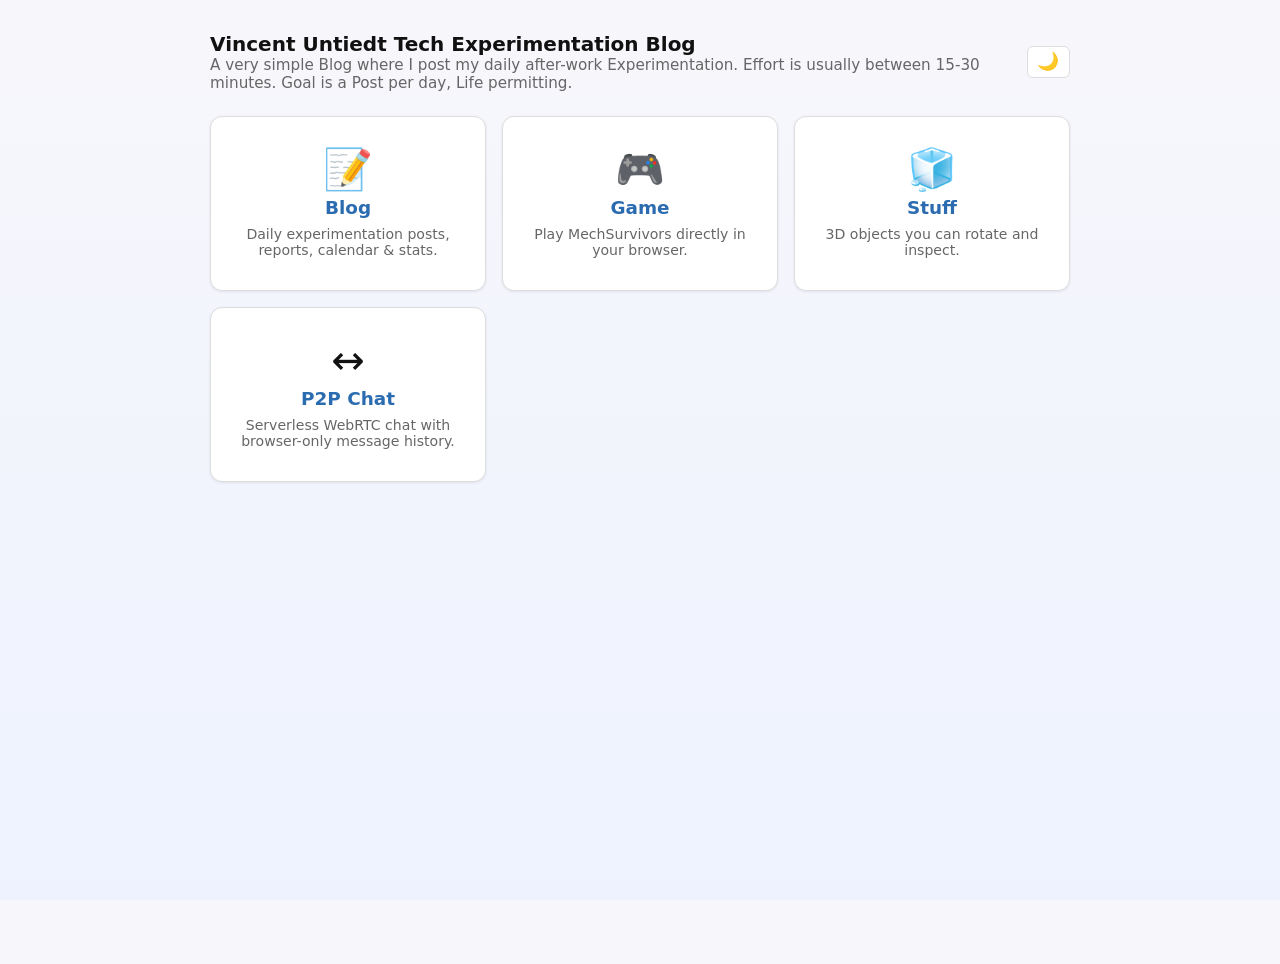
==== commit ac5d3ffc: "Add content:  [2026-07-18]" ====
--- a/index.html
+++ b/index.html
@@ -176,6 +176,7 @@
                 transform:translateY(-3px);border-color:var(--accent);
                 box-shadow:0 4px 12px rgba(0,0,0,0.12);
             }
+            .area-link{text-decoration:none}
             .area-icon{font-size:2.5rem;line-height:1}
             .area-title{font-size:1.15rem;font-weight:700;color:var(--accent)}
             .area-desc{font-size:.88rem;color:var(--muted)}
@@ -449,50 +450,6 @@
             .pgp-code.pgp-result{ color:#2e7d32;border-color:#2e7d32;font-weight:600; }
             .pgp-match{ font-size:.8rem;color:#2e7d32;font-weight:600; }
             .pgp-err{ color:#e53935;font-size:.82rem; }
-
-            /* ---- ASCII visual editor demo ---- */
-            .ascii-editor-widget{display:flex;flex-direction:column;gap:.75rem}
-            .ascii-editor-controls,.ascii-editor-actions{
-                display:flex;align-items:center;gap:.45rem;flex-wrap:wrap;
-            }
-            .ascii-editor-controls label{font-size:.8rem;font-weight:600;color:var(--muted)}
-            .ascii-editor-palette{display:flex;gap:.3rem;flex-wrap:wrap}
-            .ascii-editor-btn,.ascii-editor-char{
-                min-width:2rem;padding:.4rem .6rem;border:1px solid var(--border);
-                border-radius:6px;background:var(--input-bg);color:var(--text);
-                font-weight:700;cursor:pointer;
-            }
-            .ascii-editor-btn:hover,.ascii-editor-char:hover,
-            .ascii-editor-btn.active,.ascii-editor-char.active{border-color:var(--accent)}
-            .ascii-editor-btn.active,.ascii-editor-char.active{
-                background:var(--accent);color:#fff;
-            }
-            .ascii-editor-custom{
-                width:2.2rem;padding:.4rem;border:1px solid var(--border);
-                border-radius:6px;background:var(--input-bg);color:var(--text);
-                text-align:center;font:700 1rem ui-monospace,Menlo,Consolas,monospace;
-            }
-            .ascii-editor-grid-wrap{overflow-x:auto;padding-bottom:.2rem}
-            .ascii-editor-grid{
-                display:grid;grid-template-columns:repeat(16,1fr);gap:2px;
-                min-width:480px;touch-action:none;user-select:none;
-            }
-            .ascii-editor-cell{
-                aspect-ratio:1;border:1px solid var(--border);border-radius:3px;
-                background:var(--input-bg);color:var(--text);cursor:crosshair;
-                padding:0;font:700 1rem ui-monospace,Menlo,Consolas,monospace;
-            }
-            .ascii-editor-cell:hover,.ascii-editor-cell:focus-visible{
-                border-color:var(--accent);outline:none;
-            }
-            .ascii-editor-output{
-                width:100%;box-sizing:border-box;min-height:9rem;resize:vertical;
-                padding:.65rem;border:1px solid var(--border);border-radius:8px;
-                background:var(--code-bg);color:var(--text);
-                font: .9rem/1.2 ui-monospace,Menlo,Consolas,monospace;
-                white-space:pre;overflow:auto;
-            }
-            .ascii-editor-copy{background:var(--accent);color:#fff;border-color:var(--accent)}
 
             /* ---- RunTarget demo ---- */
             .runtarget-widget{
@@ -978,6 +935,11 @@
                             <span class="area-title">Stuff</span>
                             <span class="area-desc">3D objects you can rotate and inspect.</span>
                         </button>
+                        <a class="area-card area-link" href="p2p-chat/">
+                            <span class="area-icon">↔️</span>
+                            <span class="area-title">P2P Chat</span>
+                            <span class="area-desc">Serverless WebRTC chat with browser-only message history.</span>
+                        </a>
                     </div>
                 </div>
                 <div id="posts-panel" class="tab-panel">
@@ -1410,7 +1372,7 @@
             document.querySelectorAll('.tab-btn').forEach(btn=>{
                 btn.addEventListener('click', ()=>switchTab(btn.dataset.tab));
             });
-            document.querySelectorAll('.area-card').forEach(card=>{
+            document.querySelectorAll('.area-card[data-tab]').forEach(card=>{
                 card.addEventListener('click', ()=>switchTab(card.dataset.tab));
             });
             if(!isSingleBlogMode){
@@ -3888,190 +3850,12 @@
                 });
             };
 
-            // ---- ASCII visual editor demo ----
-            DEMOS['ascii-editor'] = function(container){
-                const COLS = 16;
-                const ROWS = 10;
-                const characters = ['#', '@', '*', '+', '.', '/', '\\'];
-                const values = Array(COLS * ROWS).fill(' ');
-                let brush = characters[0];
-                let erasing = false;
-                let drawing = false;
-
-                const widget = document.createElement('div');
-                widget.className = 'ascii-editor-widget';
-
-                const controls = document.createElement('div');
-                controls.className = 'ascii-editor-controls';
-                const brushLabel = document.createElement('label');
-                brushLabel.textContent = 'Brush:';
-                controls.appendChild(brushLabel);
-
-                const palette = document.createElement('div');
-                palette.className = 'ascii-editor-palette';
-                controls.appendChild(palette);
-
-                const custom = document.createElement('input');
-                custom.className = 'ascii-editor-custom';
-                custom.maxLength = 1;
-                custom.value = brush;
-                custom.setAttribute('aria-label', 'Custom ASCII brush character');
-                custom.title = 'Custom character';
-                controls.appendChild(custom);
-
-                const eraseBtn = document.createElement('button');
-                eraseBtn.type = 'button';
-                eraseBtn.className = 'ascii-editor-btn';
-                eraseBtn.textContent = '⌫ Erase';
-                controls.appendChild(eraseBtn);
-                widget.appendChild(controls);
-
-                const gridWrap = document.createElement('div');
-                gridWrap.className = 'ascii-editor-grid-wrap';
-                const grid = document.createElement('div');
-                grid.className = 'ascii-editor-grid';
-                grid.setAttribute('role', 'grid');
-                grid.setAttribute('aria-label', 'ASCII drawing grid');
-                gridWrap.appendChild(grid);
-                widget.appendChild(gridWrap);
-
-                const output = document.createElement('textarea');
-                output.className = 'ascii-editor-output';
-                output.readOnly = true;
-                output.setAttribute('aria-label', 'ASCII art result');
-                widget.appendChild(output);
-
-                const actions = document.createElement('div');
-                actions.className = 'ascii-editor-actions';
-                const clearBtn = document.createElement('button');
-                clearBtn.type = 'button';
-                clearBtn.className = 'ascii-editor-btn';
-                clearBtn.textContent = 'Clear';
-                const copyBtn = document.createElement('button');
-                copyBtn.type = 'button';
-                copyBtn.className = 'ascii-editor-btn ascii-editor-copy';
-                copyBtn.textContent = '📋 Copy result';
-                actions.appendChild(clearBtn);
-                actions.appendChild(copyBtn);
-                widget.appendChild(actions);
-                container.appendChild(widget);
-
-                function selectBrush(char, selectedButton){
-                    brush = char || ' ';
-                    erasing = false;
-                    eraseBtn.classList.remove('active');
-                    eraseBtn.setAttribute('aria-pressed', 'false');
-                    palette.querySelectorAll('button').forEach(button => {
-                        const selected = button === selectedButton;
-                        button.classList.toggle('active', selected);
-                        button.setAttribute('aria-pressed', String(selected));
-                    });
-                    custom.value = brush;
-                }
-
-                characters.forEach((char, index) => {
-                    const button = document.createElement('button');
-                    button.type = 'button';
-                    button.className = 'ascii-editor-char' + (index === 0 ? ' active' : '');
-                    button.textContent = char;
-                    button.title = 'Use ' + char;
-                    button.setAttribute('aria-label', 'Use ' + char + ' brush');
-                    button.setAttribute('aria-pressed', String(index === 0));
-                    button.addEventListener('click', () => selectBrush(char, button));
-                    palette.appendChild(button);
-                });
-
-                function syncOutput(){
-                    const lines = [];
-                    for(let row = 0; row < ROWS; row++){
-                        lines.push(values.slice(row * COLS, (row + 1) * COLS).join('').trimEnd());
-                    }
-                    while(lines.length && !lines[lines.length - 1]) lines.pop();
-                    output.value = lines.join('\n');
-                }
-
-                function updateCell(cell, value){
-                    const index = Number(cell.dataset.index);
-                    cell.textContent = value === ' ' ? '\u00a0' : value;
-                    cell.setAttribute('aria-label', `Row ${Math.floor(index / COLS) + 1}, column ${index % COLS + 1}: ${value === ' ' ? 'empty' : value}`);
-                }
-
-                function paint(cell, forceErase){
-                    const index = Number(cell.dataset.index);
-                    const value = erasing || forceErase ? ' ' : brush;
-                    values[index] = value;
-                    updateCell(cell, value);
-                    syncOutput();
-                }
-
-                for(let index = 0; index < values.length; index++){
-                    const cell = document.createElement('button');
-                    cell.type = 'button';
-                    cell.className = 'ascii-editor-cell';
-                    cell.dataset.index = index;
-                    cell.setAttribute('role', 'gridcell');
-                    updateCell(cell, ' ');
-                    cell.addEventListener('pointerdown', event => {
-                        event.preventDefault();
-                        drawing = true;
-                        paint(cell, event.button === 2);
-                    });
-                    cell.addEventListener('pointerenter', event => {
-                        if(drawing) paint(cell, (event.buttons & 2) !== 0);
-                    });
-                    cell.addEventListener('click', event => {
-                        if(event.detail === 0) paint(cell, false);
-                    });
-                    cell.addEventListener('contextmenu', event => event.preventDefault());
-                    grid.appendChild(cell);
-                }
-
-                grid.addEventListener('pointerup', () => { drawing = false; });
-                grid.addEventListener('pointercancel', () => { drawing = false; });
-                grid.addEventListener('pointerleave', () => { drawing = false; });
-                custom.addEventListener('input', () => {
-                    if(custom.value) selectBrush(custom.value[0], null);
-                });
-                eraseBtn.addEventListener('click', () => {
-                    erasing = !erasing;
-                    eraseBtn.classList.toggle('active', erasing);
-                    eraseBtn.setAttribute('aria-pressed', String(erasing));
-                    if(erasing){
-                        palette.querySelectorAll('button').forEach(button => {
-                            button.classList.remove('active');
-                            button.setAttribute('aria-pressed', 'false');
-                        });
-                    }
-                });
-                clearBtn.addEventListener('click', () => {
-                    values.fill(' ');
-                    grid.querySelectorAll('.ascii-editor-cell').forEach(cell => {
-                        updateCell(cell, ' ');
-                    });
-                    syncOutput();
-                });
-                copyBtn.addEventListener('click', async () => {
-                    const original = copyBtn.textContent;
-                    try{
-                        await copyTextToClipboard(output.value);
-                        copyBtn.textContent = '✅ Copied!';
-                    }catch(error){
-                        console.warn('Clipboard copy failed', error);
-                        copyBtn.textContent = 'Copy failed';
-                    }
-                    setTimeout(() => { copyBtn.textContent = original; }, 1500);
-                });
-
-                syncOutput();
-            };
-
             // Build demo panel cards
             function buildDemoPanel(){
                 const grid = document.getElementById('demo-grid');
                 if(!grid) return;
                 grid.innerHTML = '';
                 const demoList = [
-                    { id: 'ascii-editor', title: '⌨️ ASCII Visual Editor', desc: 'Draw ASCII art with a character brush, erase or clear the canvas, then copy the finished result.' },
                     { id: 'star-selector', title: '0–5 Star Selector', desc: 'Asymptotic star rating — hold the buttons to change. Slows dramatically near 0 and 5. Bounce animation at max!' },
                     { id: 'runtarget', title: '🏃 RunTarget', desc: 'Set a min & max distance range, and get a random target on the map from your current location. Uses Leaflet + OpenStreetMap.' },
                     { id: 'element-extractor', title: '🔍 Element Extractor', desc: 'Enter any URL and a CSS selector to extract and preview a specific element from that page. Uses a CORS proxy and sandboxed iframe.' },
